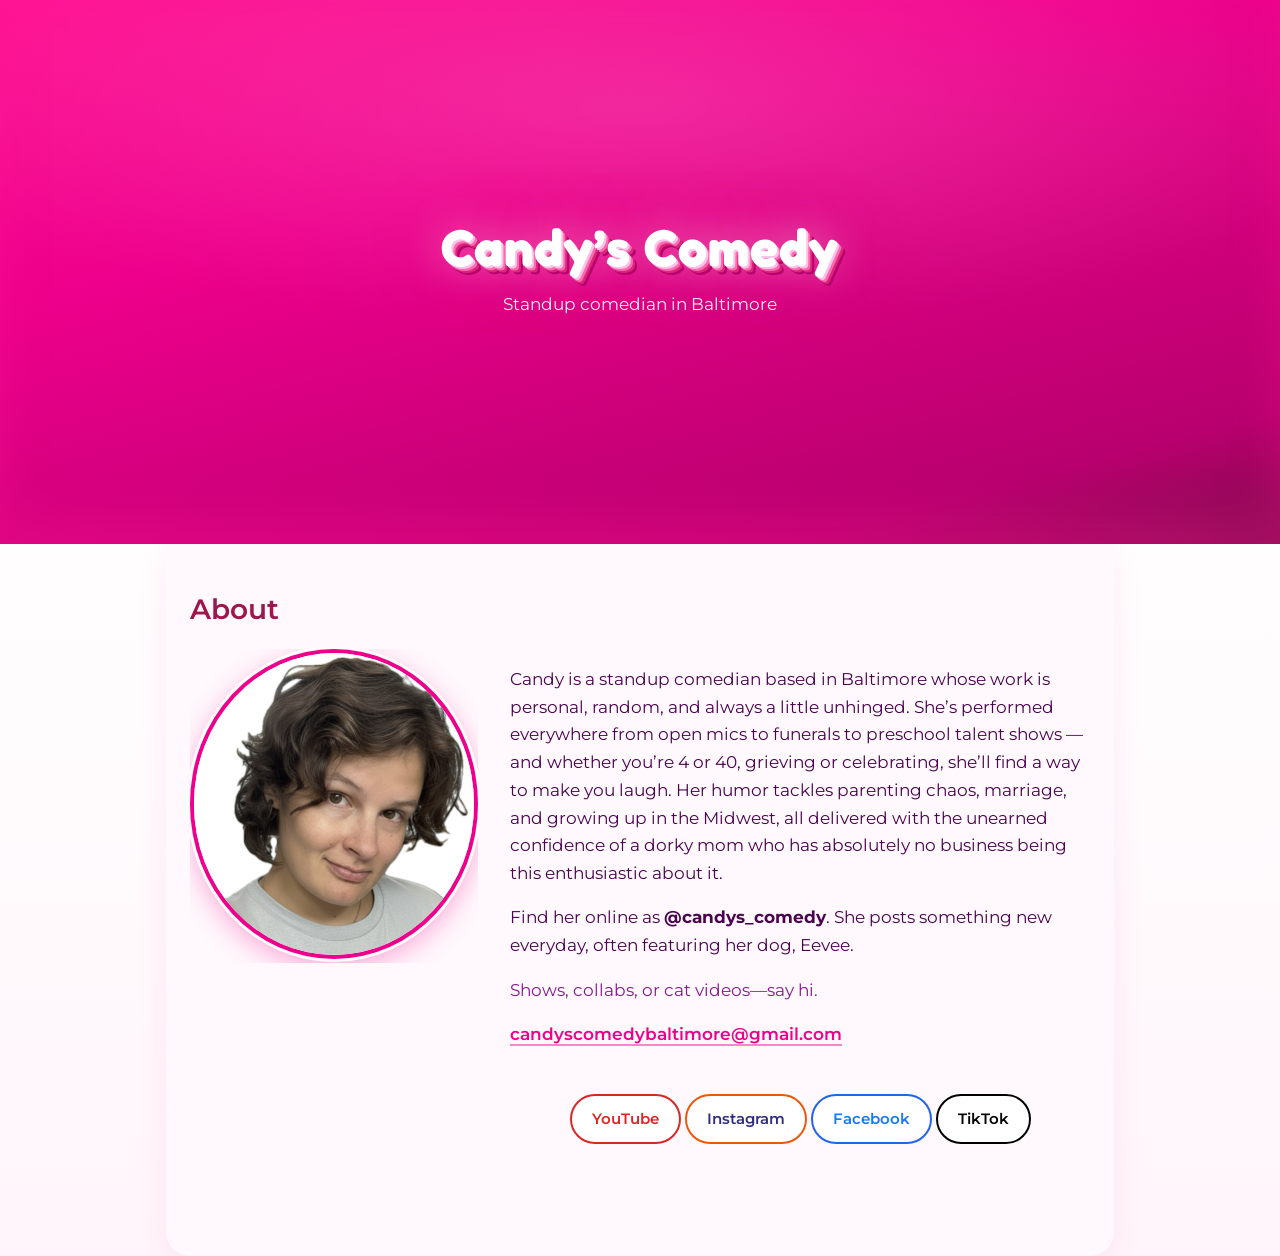
==== docs/index.html @ 250b5328 "Refresh" ====
<!DOCTYPE html>
<html xmlns="http://www.w3.org/1999/xhtml" lang="en" xml:lang="en"><head>

<meta charset="utf-8">
<meta name="generator" content="quarto-1.7.34">

<meta name="viewport" content="width=device-width, initial-scale=1.0, user-scalable=yes">


<title>Candy’s Comedy</title>
<style>
code{white-space: pre-wrap;}
span.smallcaps{font-variant: small-caps;}
div.columns{display: flex; gap: min(4vw, 1.5em);}
div.column{flex: auto; overflow-x: auto;}
div.hanging-indent{margin-left: 1.5em; text-indent: -1.5em;}
ul.task-list{list-style: none;}
ul.task-list li input[type="checkbox"] {
  width: 0.8em;
  margin: 0 0.8em 0.2em -1em; /* quarto-specific, see https://github.com/quarto-dev/quarto-cli/issues/4556 */ 
  vertical-align: middle;
}
.display.math{display: block; text-align: center; margin: 0.5rem auto;}
</style>


<script src="site_libs/clipboard/clipboard.min.js"></script>
<script src="site_libs/quarto-html/tabby.min.js"></script>
<script src="site_libs/quarto-html/popper.min.js"></script>
<script src="site_libs/quarto-html/tippy.umd.min.js"></script>
<script src="site_libs/quarto-html/anchor.min.js"></script>
<link href="site_libs/quarto-html/tippy.css" rel="stylesheet">
<link href="site_libs/quarto-html/light-border.css" rel="stylesheet">
<link href="site_libs/quarto-html/quarto-html-435ba6093e6f0817aa7405139811e7b1.min.css" rel="stylesheet" append-hash="true" data-mode="light">
<link href="site_libs/quarto-html/quarto-syntax-highlighting-c8ad9e5dbd60b7b70b38521ab19b7da4.css" rel="stylesheet" id="quarto-text-highlighting-styles">
<script async="" src="https://www.googletagmanager.com/gtag/js?id=G-1L41WTF950"></script>

<script type="text/javascript">

window.dataLayer = window.dataLayer || [];
function gtag(){dataLayer.push(arguments);}
gtag('js', new Date());
gtag('config', 'G-1L41WTF950', { 'anonymize_ip': true});
</script>
<!-- Site root favicons: browsers often request /favicon.ico before reading HTML -->
<link rel="icon" href="./favicon.ico" sizes="any">
<link rel="icon" type="image/svg+xml" href="./favicon.svg">
<link rel="preconnect" href="https://fonts.googleapis.com">
<link rel="preconnect" href="https://fonts.gstatic.com" crossorigin="">
<link href="https://fonts.googleapis.com/css2?family=Fredoka:wght@500;600;700&amp;family=Montserrat:ital,wght@0,400;0,600;1,400&amp;display=swap" rel="stylesheet">


<link rel="stylesheet" href="styles.css">
</head>

<body>


<header id="title-block-header">
<h1 class="title">Candy’s Comedy</h1>

</header>


<div class="hero-meme">
<div class="hero-inner">
<div class="hero-text">
<h1 class="title-3d">
Candy’s Comedy
</h1>
<p class="hero-tagline">
Standup comedian in Baltimore
</p>
</div>
</div>
</div>
<section id="about" class="about-light">
<h2 class="anchored">About</h2>
<div class="about-top">
<div class="about-portrait">
<div class="cell" data-layout-align="center">
<div class="cell-output-display">
<div class="quarto-figure quarto-figure-center">
<figure>
<p><img src="resources/images/profile.png" class="img-fluid quarto-figure quarto-figure-center" alt="Portrait of Candy, standup comedian, smiling at the camera." width="280"></p>
</figure>
</div>
</div>
</div>
</div>
<div class="about-bio">
<p>Candy is a standup comedian based in Baltimore whose work is personal, random, and always a little unhinged. She’s performed everywhere from open mics to funerals to preschool talent shows — and whether you’re 4 or 40, grieving or celebrating, she’ll find a way to make you laugh. Her humor tackles parenting chaos, marriage, and growing up in the Midwest, all delivered with the unearned confidence of a dorky mom who has absolutely no business being this enthusiastic about it.</p>
<p>Find her online as <strong><span class="citation" data-cites="candys_comedy">@candys_comedy</span></strong>. She posts something new everyday, often featuring her dog, Eevee.</p>
<p class="connect-lead">
Shows, collabs, or cat videos—say hi.
</p>
<p>
<a class="email-link" href="mailto:candyscomedybaltimore@gmail.com">candyscomedybaltimore@gmail.com</a>
</p>
<div class="social-row">
<p><a class="social-btn social-yt" href="https://www.youtube.com/@candys_comedy" target="_blank" rel="noopener noreferrer">YouTube</a> <a class="social-btn social-ig" href="https://www.instagram.com/candys_comedy/" target="_blank" rel="noopener noreferrer">Instagram</a> <a class="social-btn social-fb" href="https://www.facebook.com/candyscomedy" target="_blank" rel="noopener noreferrer">Facebook</a> <a class="social-btn social-tt" href="https://www.tiktok.com/@candys_comedy" target="_blank" rel="noopener noreferrer">TikTok</a></p>
</div>
</div>
</div>
</section>


<script id="quarto-html-after-body" type="application/javascript">
  window.document.addEventListener("DOMContentLoaded", function (event) {
    const tabsets =  window.document.querySelectorAll(".panel-tabset-tabby")
    tabsets.forEach(function(tabset) {
      const tabby = new Tabby('#' + tabset.id);
    });
    const icon = "";
    const anchorJS = new window.AnchorJS();
    anchorJS.options = {
      placement: 'right',
      icon: icon
    };
    anchorJS.add('.anchored');
    const isCodeAnnotation = (el) => {
      for (const clz of el.classList) {
        if (clz.startsWith('code-annotation-')) {                     
          return true;
        }
      }
      return false;
    }
    const onCopySuccess = function(e) {
      // button target
      const button = e.trigger;
      // don't keep focus
      button.blur();
      // flash "checked"
      button.classList.add('code-copy-button-checked');
      var currentTitle = button.getAttribute("title");
      button.setAttribute("title", "Copied!");
      let tooltip;
      if (window.bootstrap) {
        button.setAttribute("data-bs-toggle", "tooltip");
        button.setAttribute("data-bs-placement", "left");
        button.setAttribute("data-bs-title", "Copied!");
        tooltip = new bootstrap.Tooltip(button, 
          { trigger: "manual", 
            customClass: "code-copy-button-tooltip",
            offset: [0, -8]});
        tooltip.show();    
      }
      setTimeout(function() {
        if (tooltip) {
          tooltip.hide();
          button.removeAttribute("data-bs-title");
          button.removeAttribute("data-bs-toggle");
          button.removeAttribute("data-bs-placement");
        }
        button.setAttribute("title", currentTitle);
        button.classList.remove('code-copy-button-checked');
      }, 1000);
      // clear code selection
      e.clearSelection();
    }
    const getTextToCopy = function(trigger) {
        const codeEl = trigger.previousElementSibling.cloneNode(true);
        for (const childEl of codeEl.children) {
          if (isCodeAnnotation(childEl)) {
            childEl.remove();
          }
        }
        return codeEl.innerText;
    }
    const clipboard = new window.ClipboardJS('.code-copy-button:not([data-in-quarto-modal])', {
      text: getTextToCopy
    });
    clipboard.on('success', onCopySuccess);
    if (window.document.getElementById('quarto-embedded-source-code-modal')) {
      const clipboardModal = new window.ClipboardJS('.code-copy-button[data-in-quarto-modal]', {
        text: getTextToCopy,
        container: window.document.getElementById('quarto-embedded-source-code-modal')
      });
      clipboardModal.on('success', onCopySuccess);
    }
      var localhostRegex = new RegExp(/^(?:http|https):\/\/localhost\:?[0-9]*\//);
      var mailtoRegex = new RegExp(/^mailto:/);
        var filterRegex = new RegExp("https:\/\/candyscomedy\.com");
      var isInternal = (href) => {
          return filterRegex.test(href) || localhostRegex.test(href) || mailtoRegex.test(href);
      }
      // Inspect non-navigation links and adorn them if external
     var links = window.document.querySelectorAll('a[href]:not(.nav-link):not(.navbar-brand):not(.toc-action):not(.sidebar-link):not(.sidebar-item-toggle):not(.pagination-link):not(.no-external):not([aria-hidden]):not(.dropdown-item):not(.quarto-navigation-tool):not(.about-link)');
      for (var i=0; i<links.length; i++) {
        const link = links[i];
        if (!isInternal(link.href)) {
          // undo the damage that might have been done by quarto-nav.js in the case of
          // links that we want to consider external
          if (link.dataset.originalHref !== undefined) {
            link.href = link.dataset.originalHref;
          }
        }
      }
    function tippyHover(el, contentFn, onTriggerFn, onUntriggerFn) {
      const config = {
        allowHTML: true,
        maxWidth: 500,
        delay: 100,
        arrow: false,
        appendTo: function(el) {
            return el.parentElement;
        },
        interactive: true,
        interactiveBorder: 10,
        theme: 'light-border',
        placement: 'bottom-start',
      };
      if (contentFn) {
        config.content = contentFn;
      }
      if (onTriggerFn) {
        config.onTrigger = onTriggerFn;
      }
      if (onUntriggerFn) {
        config.onUntrigger = onUntriggerFn;
      }
      window.tippy(el, config); 
    }
    const noterefs = window.document.querySelectorAll('a[role="doc-noteref"]');
    for (var i=0; i<noterefs.length; i++) {
      const ref = noterefs[i];
      tippyHover(ref, function() {
        // use id or data attribute instead here
        let href = ref.getAttribute('data-footnote-href') || ref.getAttribute('href');
        try { href = new URL(href).hash; } catch {}
        const id = href.replace(/^#\/?/, "");
        const note = window.document.getElementById(id);
        if (note) {
          return note.innerHTML;
        } else {
          return "";
        }
      });
    }
    const xrefs = window.document.querySelectorAll('a.quarto-xref');
    const processXRef = (id, note) => {
      // Strip column container classes
      const stripColumnClz = (el) => {
        el.classList.remove("page-full", "page-columns");
        if (el.children) {
          for (const child of el.children) {
            stripColumnClz(child);
          }
        }
      }
      stripColumnClz(note)
      if (id === null || id.startsWith('sec-')) {
        // Special case sections, only their first couple elements
        const container = document.createElement("div");
        if (note.children && note.children.length > 2) {
          container.appendChild(note.children[0].cloneNode(true));
          for (let i = 1; i < note.children.length; i++) {
            const child = note.children[i];
            if (child.tagName === "P" && child.innerText === "") {
              continue;
            } else {
              container.appendChild(child.cloneNode(true));
              break;
            }
          }
          if (window.Quarto?.typesetMath) {
            window.Quarto.typesetMath(container);
          }
          return container.innerHTML
        } else {
          if (window.Quarto?.typesetMath) {
            window.Quarto.typesetMath(note);
          }
          return note.innerHTML;
        }
      } else {
        // Remove any anchor links if they are present
        const anchorLink = note.querySelector('a.anchorjs-link');
        if (anchorLink) {
          anchorLink.remove();
        }
        if (window.Quarto?.typesetMath) {
          window.Quarto.typesetMath(note);
        }
        if (note.classList.contains("callout")) {
          return note.outerHTML;
        } else {
          return note.innerHTML;
        }
      }
    }
    for (var i=0; i<xrefs.length; i++) {
      const xref = xrefs[i];
      tippyHover(xref, undefined, function(instance) {
        instance.disable();
        let url = xref.getAttribute('href');
        let hash = undefined; 
        if (url.startsWith('#')) {
          hash = url;
        } else {
          try { hash = new URL(url).hash; } catch {}
        }
        if (hash) {
          const id = hash.replace(/^#\/?/, "");
          const note = window.document.getElementById(id);
          if (note !== null) {
            try {
              const html = processXRef(id, note.cloneNode(true));
              instance.setContent(html);
            } finally {
              instance.enable();
              instance.show();
            }
          } else {
            // See if we can fetch this
            fetch(url.split('#')[0])
            .then(res => res.text())
            .then(html => {
              const parser = new DOMParser();
              const htmlDoc = parser.parseFromString(html, "text/html");
              const note = htmlDoc.getElementById(id);
              if (note !== null) {
                const html = processXRef(id, note);
                instance.setContent(html);
              } 
            }).finally(() => {
              instance.enable();
              instance.show();
            });
          }
        } else {
          // See if we can fetch a full url (with no hash to target)
          // This is a special case and we should probably do some content thinning / targeting
          fetch(url)
          .then(res => res.text())
          .then(html => {
            const parser = new DOMParser();
            const htmlDoc = parser.parseFromString(html, "text/html");
            const note = htmlDoc.querySelector('main.content');
            if (note !== null) {
              // This should only happen for chapter cross references
              // (since there is no id in the URL)
              // remove the first header
              if (note.children.length > 0 && note.children[0].tagName === "HEADER") {
                note.children[0].remove();
              }
              const html = processXRef(null, note);
              instance.setContent(html);
            } 
          }).finally(() => {
            instance.enable();
            instance.show();
          });
        }
      }, function(instance) {
      });
    }
        let selectedAnnoteEl;
        const selectorForAnnotation = ( cell, annotation) => {
          let cellAttr = 'data-code-cell="' + cell + '"';
          let lineAttr = 'data-code-annotation="' +  annotation + '"';
          const selector = 'span[' + cellAttr + '][' + lineAttr + ']';
          return selector;
        }
        const selectCodeLines = (annoteEl) => {
          const doc = window.document;
          const targetCell = annoteEl.getAttribute("data-target-cell");
          const targetAnnotation = annoteEl.getAttribute("data-target-annotation");
          const annoteSpan = window.document.querySelector(selectorForAnnotation(targetCell, targetAnnotation));
          const lines = annoteSpan.getAttribute("data-code-lines").split(",");
          const lineIds = lines.map((line) => {
            return targetCell + "-" + line;
          })
          let top = null;
          let height = null;
          let parent = null;
          if (lineIds.length > 0) {
              //compute the position of the single el (top and bottom and make a div)
              const el = window.document.getElementById(lineIds[0]);
              top = el.offsetTop;
              height = el.offsetHeight;
              parent = el.parentElement.parentElement;
            if (lineIds.length > 1) {
              const lastEl = window.document.getElementById(lineIds[lineIds.length - 1]);
              const bottom = lastEl.offsetTop + lastEl.offsetHeight;
              height = bottom - top;
            }
            if (top !== null && height !== null && parent !== null) {
              // cook up a div (if necessary) and position it 
              let div = window.document.getElementById("code-annotation-line-highlight");
              if (div === null) {
                div = window.document.createElement("div");
                div.setAttribute("id", "code-annotation-line-highlight");
                div.style.position = 'absolute';
                parent.appendChild(div);
              }
              div.style.top = top - 2 + "px";
              div.style.height = height + 4 + "px";
              div.style.left = 0;
              let gutterDiv = window.document.getElementById("code-annotation-line-highlight-gutter");
              if (gutterDiv === null) {
                gutterDiv = window.document.createElement("div");
                gutterDiv.setAttribute("id", "code-annotation-line-highlight-gutter");
                gutterDiv.style.position = 'absolute';
                const codeCell = window.document.getElementById(targetCell);
                const gutter = codeCell.querySelector('.code-annotation-gutter');
                gutter.appendChild(gutterDiv);
              }
              gutterDiv.style.top = top - 2 + "px";
              gutterDiv.style.height = height + 4 + "px";
            }
            selectedAnnoteEl = annoteEl;
          }
        };
        const unselectCodeLines = () => {
          const elementsIds = ["code-annotation-line-highlight", "code-annotation-line-highlight-gutter"];
          elementsIds.forEach((elId) => {
            const div = window.document.getElementById(elId);
            if (div) {
              div.remove();
            }
          });
          selectedAnnoteEl = undefined;
        };
          // Handle positioning of the toggle
      window.addEventListener(
        "resize",
        throttle(() => {
          elRect = undefined;
          if (selectedAnnoteEl) {
            selectCodeLines(selectedAnnoteEl);
          }
        }, 10)
      );
      function throttle(fn, ms) {
      let throttle = false;
      let timer;
        return (...args) => {
          if(!throttle) { // first call gets through
              fn.apply(this, args);
              throttle = true;
          } else { // all the others get throttled
              if(timer) clearTimeout(timer); // cancel #2
              timer = setTimeout(() => {
                fn.apply(this, args);
                timer = throttle = false;
              }, ms);
          }
        };
      }
        // Attach click handler to the DT
        const annoteDls = window.document.querySelectorAll('dt[data-target-cell]');
        for (const annoteDlNode of annoteDls) {
          annoteDlNode.addEventListener('click', (event) => {
            const clickedEl = event.target;
            if (clickedEl !== selectedAnnoteEl) {
              unselectCodeLines();
              const activeEl = window.document.querySelector('dt[data-target-cell].code-annotation-active');
              if (activeEl) {
                activeEl.classList.remove('code-annotation-active');
              }
              selectCodeLines(clickedEl);
              clickedEl.classList.add('code-annotation-active');
            } else {
              // Unselect the line
              unselectCodeLines();
              clickedEl.classList.remove('code-annotation-active');
            }
          });
        }
    const findCites = (el) => {
      const parentEl = el.parentElement;
      if (parentEl) {
        const cites = parentEl.dataset.cites;
        if (cites) {
          return {
            el,
            cites: cites.split(' ')
          };
        } else {
          return findCites(el.parentElement)
        }
      } else {
        return undefined;
      }
    };
    var bibliorefs = window.document.querySelectorAll('a[role="doc-biblioref"]');
    for (var i=0; i<bibliorefs.length; i++) {
      const ref = bibliorefs[i];
      const citeInfo = findCites(ref);
      if (citeInfo) {
        tippyHover(citeInfo.el, function() {
          var popup = window.document.createElement('div');
          citeInfo.cites.forEach(function(cite) {
            var citeDiv = window.document.createElement('div');
            citeDiv.classList.add('hanging-indent');
            citeDiv.classList.add('csl-entry');
            var biblioDiv = window.document.getElementById('ref-' + cite);
            if (biblioDiv) {
              citeDiv.innerHTML = biblioDiv.innerHTML;
            }
            popup.appendChild(citeDiv);
          });
          return popup.innerHTML;
        });
      }
    }
  });
  </script>




</body></html>
---- docs/site_libs/quarto-html/tippy.css ----
.tippy-box[data-animation=fade][data-state=hidden]{opacity:0}[data-tippy-root]{max-width:calc(100vw - 10px)}.tippy-box{position:relative;background-color:#333;color:#fff;border-radius:4px;font-size:14px;line-height:1.4;white-space:normal;outline:0;transition-property:transform,visibility,opacity}.tippy-box[data-placement^=top]>.tippy-arrow{bottom:0}.tippy-box[data-placement^=top]>.tippy-arrow:before{bottom:-7px;left:0;border-width:8px 8px 0;border-top-color:initial;transform-origin:center top}.tippy-box[data-placement^=bottom]>.tippy-arrow{top:0}.tippy-box[data-placement^=bottom]>.tippy-arrow:before{top:-7px;left:0;border-width:0 8px 8px;border-bottom-color:initial;transform-origin:center bottom}.tippy-box[data-placement^=left]>.tippy-arrow{right:0}.tippy-box[data-placement^=left]>.tippy-arrow:before{border-width:8px 0 8px 8px;border-left-color:initial;right:-7px;transform-origin:center left}.tippy-box[data-placement^=right]>.tippy-arrow{left:0}.tippy-box[data-placement^=right]>.tippy-arrow:before{left:-7px;border-width:8px 8px 8px 0;border-right-color:initial;transform-origin:center right}.tippy-box[data-inertia][data-state=visible]{transition-timing-function:cubic-bezier(.54,1.5,.38,1.11)}.tippy-arrow{width:16px;height:16px;color:#333}.tippy-arrow:before{content:"";position:absolute;border-color:transparent;border-style:solid}.tippy-content{position:relative;padding:5px 9px;z-index:1}
---- docs/site_libs/quarto-html/light-border.css ----
.tippy-box[data-theme~=light-border]{background-color:#fff;background-clip:padding-box;border:1px solid rgba(0,8,16,.15);color:#333;box-shadow:0 4px 14px -2px rgba(0,8,16,.08)}.tippy-box[data-theme~=light-border]>.tippy-backdrop{background-color:#fff}.tippy-box[data-theme~=light-border]>.tippy-arrow:after,.tippy-box[data-theme~=light-border]>.tippy-svg-arrow:after{content:"";position:absolute;z-index:-1}.tippy-box[data-theme~=light-border]>.tippy-arrow:after{border-color:transparent;border-style:solid}.tippy-box[data-theme~=light-border][data-placement^=top]>.tippy-arrow:before{border-top-color:#fff}.tippy-box[data-theme~=light-border][data-placement^=top]>.tippy-arrow:after{border-top-color:rgba(0,8,16,.2);border-width:7px 7px 0;top:17px;left:1px}.tippy-box[data-theme~=light-border][data-placement^=top]>.tippy-svg-arrow>svg{top:16px}.tippy-box[data-theme~=light-border][data-placement^=top]>.tippy-svg-arrow:after{top:17px}.tippy-box[data-theme~=light-border][data-placement^=bottom]>.tippy-arrow:before{border-bottom-color:#fff;bottom:16px}.tippy-box[data-theme~=light-border][data-placement^=bottom]>.tippy-arrow:after{border-bottom-color:rgba(0,8,16,.2);border-width:0 7px 7px;bottom:17px;left:1px}.tippy-box[data-theme~=light-border][data-placement^=bottom]>.tippy-svg-arrow>svg{bottom:16px}.tippy-box[data-theme~=light-border][data-placement^=bottom]>.tippy-svg-arrow:after{bottom:17px}.tippy-box[data-theme~=light-border][data-placement^=left]>.tippy-arrow:before{border-left-color:#fff}.tippy-box[data-theme~=light-border][data-placement^=left]>.tippy-arrow:after{border-left-color:rgba(0,8,16,.2);border-width:7px 0 7px 7px;left:17px;top:1px}.tippy-box[data-theme~=light-border][data-placement^=left]>.tippy-svg-arrow>svg{left:11px}.tippy-box[data-theme~=light-border][data-placement^=left]>.tippy-svg-arrow:after{left:12px}.tippy-box[data-theme~=light-border][data-placement^=right]>.tippy-arrow:before{border-right-color:#fff;right:16px}.tippy-box[data-theme~=light-border][data-placement^=right]>.tippy-arrow:after{border-width:7px 7px 7px 0;right:17px;top:1px;border-right-color:rgba(0,8,16,.2)}.tippy-box[data-theme~=light-border][data-placement^=right]>.tippy-svg-arrow>svg{right:11px}.tippy-box[data-theme~=light-border][data-placement^=right]>.tippy-svg-arrow:after{right:12px}.tippy-box[data-theme~=light-border]>.tippy-svg-arrow{fill:#fff}.tippy-box[data-theme~=light-border]>.tippy-svg-arrow:after{background-image:url([data-uri]);background-size:16px 6px;width:16px;height:6px}
---- docs/site_libs/quarto-html/quarto-html-435ba6093e6f0817aa7405139811e7b1.min.css ----
.top-right{position:absolute;top:1em;right:1em}.visually-hidden{border:0;clip:rect(0 0 0 0);height:auto;margin:0;overflow:hidden;padding:0;position:absolute;width:1px;white-space:nowrap}.hidden{display:none !important}.zindex-bottom{z-index:-1 !important}figure.figure{display:block}.quarto-layout-panel{margin-bottom:1em}.quarto-layout-panel>figure{width:100%}.quarto-layout-panel>figure>figcaption,.quarto-layout-panel>.panel-caption{margin-top:10pt}.quarto-layout-panel>.table-caption{margin-top:0px}.table-caption p{margin-bottom:.5em}.quarto-layout-row{display:flex;flex-direction:row;align-items:flex-start}.quarto-layout-valign-top{align-items:flex-start}.quarto-layout-valign-bottom{align-items:flex-end}.quarto-layout-valign-center{align-items:center}.quarto-layout-cell{position:relative;margin-right:20px}.quarto-layout-cell:last-child{margin-right:0}.quarto-layout-cell figure,.quarto-layout-cell>p{margin:.2em}.quarto-layout-cell img{max-width:100%}.quarto-layout-cell .html-widget{width:100% !important}.quarto-layout-cell div figure p{margin:0}.quarto-layout-cell figure{display:block;margin-inline-start:0;margin-inline-end:0}.quarto-layout-cell table{display:inline-table}.quarto-layout-cell-subref figcaption,figure .quarto-layout-row figure figcaption{text-align:center;font-style:italic}.quarto-figure{position:relative;margin-bottom:1em}.quarto-figure>figure{width:100%;margin-bottom:0}.quarto-figure-left>figure>p,.quarto-figure-left>figure>div{text-align:left}.quarto-figure-center>figure>p,.quarto-figure-center>figure>div{text-align:center}.quarto-figure-right>figure>p,.quarto-figure-right>figure>div{text-align:right}.quarto-figure>figure>div.cell-annotation,.quarto-figure>figure>div code{text-align:left}figure>p:empty{display:none}figure>p:first-child{margin-top:0;margin-bottom:0}figure>figcaption.quarto-float-caption-bottom{margin-bottom:.5em}figure>figcaption.quarto-float-caption-top{margin-top:.5em}div[id^=tbl-]{position:relative}.quarto-figure>.anchorjs-link{position:absolute;top:.6em;right:.5em}div[id^=tbl-]>.anchorjs-link{position:absolute;top:.7em;right:.3em}.quarto-figure:hover>.anchorjs-link,div[id^=tbl-]:hover>.anchorjs-link,h2:hover>.anchorjs-link,h3:hover>.anchorjs-link,h4:hover>.anchorjs-link,h5:hover>.anchorjs-link,h6:hover>.anchorjs-link,.reveal-anchorjs-link>.anchorjs-link{opacity:1}#title-block-header{margin-block-end:1rem;position:relative;margin-top:-1px}#title-block-header .abstract{margin-block-start:1rem}#title-block-header .abstract .abstract-title{font-weight:600}#title-block-header a{text-decoration:none}#title-block-header .author,#title-block-header .date,#title-block-header .doi{margin-block-end:.2rem}#title-block-header .quarto-title-block>div{display:flex}#title-block-header .quarto-title-block>div>h1{flex-grow:1}#title-block-header .quarto-title-block>div>button{flex-shrink:0;height:2.25rem;margin-top:0}tr.header>th>p:last-of-type{margin-bottom:0px}table,table.table{margin-top:.5rem;margin-bottom:.5rem}caption,.table-caption{padding-top:.5rem;padding-bottom:.5rem;text-align:center}figure.quarto-float-tbl figcaption.quarto-float-caption-top{margin-top:.5rem;margin-bottom:.25rem;text-align:center}figure.quarto-float-tbl figcaption.quarto-float-caption-bottom{padding-top:.25rem;margin-bottom:.5rem;text-align:center}.utterances{max-width:none;margin-left:-8px}iframe{margin-bottom:1em}details{margin-bottom:1em}details[show]{margin-bottom:0}details>summary{color:rgb(110.5,110.5,110.5)}details>summary>p:only-child{display:inline}pre.sourceCode,code.sourceCode{position:relative}dd code:not(.sourceCode),p code:not(.sourceCode){white-space:pre-wrap}code{white-space:pre}@media print{code{white-space:pre-wrap}}pre>code{display:block}pre>code.sourceCode{white-space:pre}pre>code.sourceCode>span>a:first-child::before{text-decoration:none}pre.code-overflow-wrap>code.sourceCode{white-space:pre-wrap}pre.code-overflow-scroll>code.sourceCode{white-space:pre}code a:any-link{color:inherit;text-decoration:none}code a:hover{color:inherit;text-decoration:underline}ul.task-list{padding-left:1em}[data-tippy-root]{display:inline-block}.tippy-content .footnote-back{display:none}.footnote-back{margin-left:.2em}.tippy-content{overflow-x:auto}.quarto-embedded-source-code{display:none}.quarto-unresolved-ref{font-weight:600}.quarto-cover-image{max-width:35%;float:right;margin-left:30px}.cell-output-display .widget-subarea{margin-bottom:1em}.cell-output-display:not(.no-overflow-x),.knitsql-table:not(.no-overflow-x){overflow-x:auto}.panel-input{margin-bottom:1em}.panel-input>div,.panel-input>div>div{display:inline-block;vertical-align:top;padding-right:12px}.panel-input>p:last-child{margin-bottom:0}.layout-sidebar{margin-bottom:1em}.layout-sidebar .tab-content{border:none}.tab-content>.page-columns.active{display:grid}div.sourceCode>iframe{width:100%;height:300px;margin-bottom:-0.5em}a{text-underline-offset:3px}.callout pre.sourceCode{padding-left:0}div.ansi-escaped-output{font-family:monospace;display:block}/*!
*
* ansi colors from IPython notebook's
*
* we also add `bright-[color]-` synonyms for the `-[color]-intense` classes since
* that seems to be what ansi_up emits
*
*/.ansi-black-fg{color:#3e424d}.ansi-black-bg{background-color:#3e424d}.ansi-black-intense-black,.ansi-bright-black-fg{color:#282c36}.ansi-black-intense-black,.ansi-bright-black-bg{background-color:#282c36}.ansi-red-fg{color:#e75c58}.ansi-red-bg{background-color:#e75c58}.ansi-red-intense-red,.ansi-bright-red-fg{color:#b22b31}.ansi-red-intense-red,.ansi-bright-red-bg{background-color:#b22b31}.ansi-green-fg{color:#00a250}.ansi-green-bg{background-color:#00a250}.ansi-green-intense-green,.ansi-bright-green-fg{color:#007427}.ansi-green-intense-green,.ansi-bright-green-bg{background-color:#007427}.ansi-yellow-fg{color:#ddb62b}.ansi-yellow-bg{background-color:#ddb62b}.ansi-yellow-intense-yellow,.ansi-bright-yellow-fg{color:#b27d12}.ansi-yellow-intense-yellow,.ansi-bright-yellow-bg{background-color:#b27d12}.ansi-blue-fg{color:#208ffb}.ansi-blue-bg{background-color:#208ffb}.ansi-blue-intense-blue,.ansi-bright-blue-fg{color:#0065ca}.ansi-blue-intense-blue,.ansi-bright-blue-bg{background-color:#0065ca}.ansi-magenta-fg{color:#d160c4}.ansi-magenta-bg{background-color:#d160c4}.ansi-magenta-intense-magenta,.ansi-bright-magenta-fg{color:#a03196}.ansi-magenta-intense-magenta,.ansi-bright-magenta-bg{background-color:#a03196}.ansi-cyan-fg{color:#60c6c8}.ansi-cyan-bg{background-color:#60c6c8}.ansi-cyan-intense-cyan,.ansi-bright-cyan-fg{color:#258f8f}.ansi-cyan-intense-cyan,.ansi-bright-cyan-bg{background-color:#258f8f}.ansi-white-fg{color:#c5c1b4}.ansi-white-bg{background-color:#c5c1b4}.ansi-white-intense-white,.ansi-bright-white-fg{color:#a1a6b2}.ansi-white-intense-white,.ansi-bright-white-bg{background-color:#a1a6b2}.ansi-default-inverse-fg{color:#fff}.ansi-default-inverse-bg{background-color:#000}.ansi-bold{font-weight:bold}.ansi-underline{text-decoration:underline}:root{--quarto-body-bg: #fff;--quarto-body-color: #222;--quarto-text-muted: rgb(110.5, 110.5, 110.5);--quarto-border-color: rgb(110.5, 110.5, 110.5);--quarto-border-width: 1px;--quarto-border-radius: 4px}table.gt_table{color:var(--quarto-body-color);font-size:1em;width:100%;background-color:rgba(0,0,0,0);border-top-width:inherit;border-bottom-width:inherit;border-color:var(--quarto-border-color)}table.gt_table th.gt_column_spanner_outer{color:var(--quarto-body-color);background-color:rgba(0,0,0,0);border-top-width:inherit;border-bottom-width:inherit;border-color:var(--quarto-border-color)}table.gt_table th.gt_col_heading{color:var(--quarto-body-color);font-weight:bold;background-color:rgba(0,0,0,0)}table.gt_table thead.gt_col_headings{border-bottom:1px solid currentColor;border-top-width:inherit;border-top-color:var(--quarto-border-color)}table.gt_table thead.gt_col_headings:not(:first-child){border-top-width:1px;border-top-color:var(--quarto-border-color)}table.gt_table td.gt_row{border-bottom-width:1px;border-bottom-color:var(--quarto-border-color);border-top-width:0px}table.gt_table tbody.gt_table_body{border-top-width:1px;border-bottom-width:1px;border-bottom-color:var(--quarto-border-color);border-top-color:currentColor}div.columns{display:initial;gap:initial}div.column{display:inline-block;overflow-x:initial;vertical-align:top;width:50%}.code-annotation-tip-content{word-wrap:break-word}.code-annotation-container-hidden{display:none !important}dl.code-annotation-container-grid{display:grid;grid-template-columns:min-content auto}dl.code-annotation-container-grid dt{grid-column:1}dl.code-annotation-container-grid dd{grid-column:2}pre.sourceCode.code-annotation-code{padding-right:0}code.sourceCode .code-annotation-anchor{z-index:100;position:relative;float:right;background-color:rgba(0,0,0,0)}input[type=checkbox]{margin-right:.5ch}:root{--mermaid-bg-color: #fff;--mermaid-edge-color: #999;--mermaid-node-fg-color: #222;--mermaid-fg-color: #222;--mermaid-fg-color--lighter: rgb(59.5, 59.5, 59.5);--mermaid-fg-color--lightest: #555555;--mermaid-font-family: sans-serif;--mermaid-label-bg-color: #fff;--mermaid-label-fg-color: #468;--mermaid-node-bg-color: rgba(68, 102, 136, 0.1);--mermaid-node-fg-color: #222}@media print{:root{font-size:11pt}#quarto-sidebar,#TOC,.nav-page{display:none}.page-columns .content{grid-column-start:page-start}.fixed-top{position:relative}.panel-caption,.figure-caption,figcaption{color:#666}}.code-copy-button{position:absolute;top:0;right:0;border:0;margin-top:5px;margin-right:5px;background-color:rgba(0,0,0,0);z-index:3}.code-copy-button-tooltip{font-size:.75em}pre.sourceCode:hover>.code-copy-button>.bi::before{display:inline-block;height:1rem;width:1rem;content:"";vertical-align:-0.125em;background-image:url('data:image/svg+xml,<svg xmlns="http://www.w3.org/2000/svg" width="16" height="16" fill="rgb(111, 111, 111)" viewBox="0 0 16 16"><path d="M4 1.5H3a2 2 0 0 0-2 2V14a2 2 0 0 0 2 2h10a2 2 0 0 0 2-2V3.5a2 2 0 0 0-2-2h-1v1h1a1 1 0 0 1 1 1V14a1 1 0 0 1-1 1H3a1 1 0 0 1-1-1V3.5a1 1 0 0 1 1-1h1v-1z"/><path d="M9.5 1a.5.5 0 0 1 .5.5v1a.5.5 0 0 1-.5.5h-3a.5.5 0 0 1-.5-.5v-1a.5.5 0 0 1 .5-.5h3zm-3-1A1.5 1.5 0 0 0 5 1.5v1A1.5 1.5 0 0 0 6.5 4h3A1.5 1.5 0 0 0 11 2.5v-1A1.5 1.5 0 0 0 9.5 0h-3z"/></svg>');background-repeat:no-repeat;background-size:1rem 1rem}pre.sourceCode:hover>.code-copy-button-checked>.bi::before{background-image:url('data:image/svg+xml,<svg xmlns="http://www.w3.org/2000/svg" width="16" height="16" fill="rgb(111, 111, 111)" viewBox="0 0 16 16"><path d="M13.854 3.646a.5.5 0 0 1 0 .708l-7 7a.5.5 0 0 1-.708 0l-3.5-3.5a.5.5 0 1 1 .708-.708L6.5 10.293l6.646-6.647a.5.5 0 0 1 .708 0z"/></svg>')}pre.sourceCode:hover>.code-copy-button:hover>.bi::before{background-image:url('data:image/svg+xml,<svg xmlns="http://www.w3.org/2000/svg" width="16" height="16" fill="rgb(13, 110, 253)" viewBox="0 0 16 16"><path d="M4 1.5H3a2 2 0 0 0-2 2V14a2 2 0 0 0 2 2h10a2 2 0 0 0 2-2V3.5a2 2 0 0 0-2-2h-1v1h1a1 1 0 0 1 1 1V14a1 1 0 0 1-1 1H3a1 1 0 0 1-1-1V3.5a1 1 0 0 1 1-1h1v-1z"/><path d="M9.5 1a.5.5 0 0 1 .5.5v1a.5.5 0 0 1-.5.5h-3a.5.5 0 0 1-.5-.5v-1a.5.5 0 0 1 .5-.5h3zm-3-1A1.5 1.5 0 0 0 5 1.5v1A1.5 1.5 0 0 0 6.5 4h3A1.5 1.5 0 0 0 11 2.5v-1A1.5 1.5 0 0 0 9.5 0h-3z"/></svg>')}pre.sourceCode:hover>.code-copy-button-checked:hover>.bi::before{background-image:url('data:image/svg+xml,<svg xmlns="http://www.w3.org/2000/svg" width="16" height="16" fill="rgb(13, 110, 253)"  viewBox="0 0 16 16"><path d="M13.854 3.646a.5.5 0 0 1 0 .708l-7 7a.5.5 0 0 1-.708 0l-3.5-3.5a.5.5 0 1 1 .708-.708L6.5 10.293l6.646-6.647a.5.5 0 0 1 .708 0z"/></svg>')}.panel-tabset [role=tablist]{border-bottom:1px solid #dee2e6;list-style:none;margin:0;padding:0;width:100%}.panel-tabset [role=tablist] *{-webkit-box-sizing:border-box;box-sizing:border-box}@media(min-width: 30em){.panel-tabset [role=tablist] li{display:inline-block}}.panel-tabset [role=tab]{border:1px solid rgba(0,0,0,0);border-top-color:#dee2e6;display:block;padding:.5em 1em;text-decoration:none}@media(min-width: 30em){.panel-tabset [role=tab]{border-top-color:rgba(0,0,0,0);display:inline-block;margin-bottom:-1px}}.panel-tabset [role=tab][aria-selected=true]{background-color:#dee2e6}@media(min-width: 30em){.panel-tabset [role=tab][aria-selected=true]{background-color:rgba(0,0,0,0);border:1px solid #dee2e6;border-bottom-color:#fff}}@media(min-width: 30em){.panel-tabset [role=tab]:hover:not([aria-selected=true]){border:1px solid #dee2e6}}.img-fluid{max-width:100%;height:auto}:root{--quarto-scss-export-body-bg: #fff;--quarto-scss-export-body-color: #222;--quarto-scss-export-text-muted: rgb(110.5, 110.5, 110.5);--quarto-scss-export-border-color: rgb(110.5, 110.5, 110.5);--quarto-scss-export-table-border-color: rgb(110.5, 110.5, 110.5);--quarto-scss-export-btn-code-copy-color: rgb(110.5, 110.5, 110.5);--quarto-scss-export-btn-code-copy-color-active: #0d6efd;--quarto-scss-export-primary: #468;--quarto-scss-export-secondary: #999;--quarto-scss-export-mermaid-bg-color: #fff;--quarto-scss-export-mermaid-edge-color: #999;--quarto-scss-export-mermaid-node-fg-color: #222;--quarto-scss-export-mermaid-fg-color: #222;--quarto-scss-export-mermaid-fg-color--lighter: rgb(59.5, 59.5, 59.5);--quarto-scss-export-mermaid-fg-color--lightest: #555555;--quarto-scss-export-mermaid-label-bg-color: #fff;--quarto-scss-export-mermaid-label-fg-color: #468;--quarto-scss-export-mermaid-node-bg-color: rgba(68, 102, 136, 0.1);--quarto-scss-export-tabset-border-color: rgb(222, 226, 230)}
---- docs/site_libs/quarto-html/quarto-syntax-highlighting-c8ad9e5dbd60b7b70b38521ab19b7da4.css ----
/* quarto syntax highlight colors */
:root {
  --quarto-hl-ot-color: #003B4F;
  --quarto-hl-at-color: #657422;
  --quarto-hl-ss-color: #20794D;
  --quarto-hl-an-color: #5E5E5E;
  --quarto-hl-fu-color: #4758AB;
  --quarto-hl-st-color: #20794D;
  --quarto-hl-cf-color: #003B4F;
  --quarto-hl-op-color: #5E5E5E;
  --quarto-hl-er-color: #AD0000;
  --quarto-hl-bn-color: #AD0000;
  --quarto-hl-al-color: #AD0000;
  --quarto-hl-va-color: #111111;
  --quarto-hl-bu-color: inherit;
  --quarto-hl-ex-color: inherit;
  --quarto-hl-pp-color: #AD0000;
  --quarto-hl-in-color: #5E5E5E;
  --quarto-hl-vs-color: #20794D;
  --quarto-hl-wa-color: #5E5E5E;
  --quarto-hl-do-color: #5E5E5E;
  --quarto-hl-im-color: #00769E;
  --quarto-hl-ch-color: #20794D;
  --quarto-hl-dt-color: #AD0000;
  --quarto-hl-fl-color: #AD0000;
  --quarto-hl-co-color: #5E5E5E;
  --quarto-hl-cv-color: #5E5E5E;
  --quarto-hl-cn-color: #8f5902;
  --quarto-hl-sc-color: #5E5E5E;
  --quarto-hl-dv-color: #AD0000;
  --quarto-hl-kw-color: #003B4F;
}

/* other quarto variables */
:root {
  --quarto-font-monospace: SFMono-Regular, Menlo, Monaco, Consolas, "Liberation Mono", "Courier New", monospace;
}

/* syntax highlight based on Pandoc's rules */
pre > code.sourceCode > span {
  color: #003B4F;
}

code.sourceCode > span {
  color: #003B4F;
}

div.sourceCode,
div.sourceCode pre.sourceCode {
  color: #003B4F;
}

/* Normal */
code span {
  color: #003B4F;
}

/* Alert */
code span.al {
  color: #AD0000;
  font-style: inherit;
}

/* Annotation */
code span.an {
  color: #5E5E5E;
  font-style: inherit;
}

/* Attribute */
code span.at {
  color: #657422;
  font-style: inherit;
}

/* BaseN */
code span.bn {
  color: #AD0000;
  font-style: inherit;
}

/* BuiltIn */
code span.bu {
  font-style: inherit;
}

/* ControlFlow */
code span.cf {
  color: #003B4F;
  font-weight: bold;
  font-style: inherit;
}

/* Char */
code span.ch {
  color: #20794D;
  font-style: inherit;
}

/* Constant */
code span.cn {
  color: #8f5902;
  font-style: inherit;
}

/* Comment */
code span.co {
  color: #5E5E5E;
  font-style: inherit;
}

/* CommentVar */
code span.cv {
  color: #5E5E5E;
  font-style: italic;
}

/* Documentation */
code span.do {
  color: #5E5E5E;
  font-style: italic;
}

/* DataType */
code span.dt {
  color: #AD0000;
  font-style: inherit;
}

/* DecVal */
code span.dv {
  color: #AD0000;
  font-style: inherit;
}

/* Error */
code span.er {
  color: #AD0000;
  font-style: inherit;
}

/* Extension */
code span.ex {
  font-style: inherit;
}

/* Float */
code span.fl {
  color: #AD0000;
  font-style: inherit;
}

/* Function */
code span.fu {
  color: #4758AB;
  font-style: inherit;
}

/* Import */
code span.im {
  color: #00769E;
  font-style: inherit;
}

/* Information */
code span.in {
  color: #5E5E5E;
  font-style: inherit;
}

/* Keyword */
code span.kw {
  color: #003B4F;
  font-weight: bold;
  font-style: inherit;
}

/* Operator */
code span.op {
  color: #5E5E5E;
  font-style: inherit;
}

/* Other */
code span.ot {
  color: #003B4F;
  font-style: inherit;
}

/* Preprocessor */
code span.pp {
  color: #AD0000;
  font-style: inherit;
}

/* SpecialChar */
code span.sc {
  color: #5E5E5E;
  font-style: inherit;
}

/* SpecialString */
code span.ss {
  color: #20794D;
  font-style: inherit;
}

/* String */
code span.st {
  color: #20794D;
  font-style: inherit;
}

/* Variable */
code span.va {
  color: #111111;
  font-style: inherit;
}

/* VerbatimString */
code span.vs {
  color: #20794D;
  font-style: inherit;
}

/* Warning */
code span.wa {
  color: #5E5E5E;
  font-style: italic;
}

.prevent-inlining {
  content: "</";
}

/*# sourceMappingURL=405ffa06017179012420079c49e771b5.css.map */
---- docs/styles.css ----
/* Candy's Comedy — dark meme hero + light About + connect strip */

:root {
  --hot-pink: #ee008c;
  --magenta-deep: #b8006e;
  --magenta-bright: #ff00ff;
  --neon-pink: #ff2fd0;
  --neon-pink-soft: #ff7adb;
  --pink-page: #fff5fa;
  --pink-card: #ffeff6;
  --about-bg: #fff8fc;
  --grey-divider: #f9b4d9;
  --gold: #d4af37;
  --text-dark: #4a044e;
  --heading-pink: #9d174d;
  --connect-bg: #fce8f3;
  --accent-blue: #2563eb;
  --accent-orange: #ea580c;
  --accent-navy: #312e81;
  --accent-red: #dc2626;
}

body {
  margin: 0;
  font-family: "Montserrat", system-ui, sans-serif;
  color: var(--text-dark);
  background: linear-gradient(180deg, var(--pink-page) 0%, #ffffff 35%, var(--pink-page) 100%);
}

/* Quarto website can still emit a title block; hero already has the H1 */
#title-block-header {
  display: none !important;
}

main {
  margin-top: 0 !important;
  padding-top: 0 !important;
}

#quarto-document-content {
  padding-top: 0;
}

.hero-meme {
  background:
    radial-gradient(ellipse 120% 80% at 50% 20%, rgba(255, 255, 255, 0.15) 0%, transparent 50%),
    linear-gradient(165deg, #ff1493 0%, var(--hot-pink) 35%, var(--magenta-deep) 85%, #7a0d4a 100%);
  color: #fff;
  padding: 3rem 1.5rem 4rem;
  min-height: 48vh;
  display: flex;
  align-items: center;
  justify-content: center;
  box-shadow: inset 0 -24px 48px rgba(255, 20, 147, 0.35);
}

.hero-inner {
  max-width: 960px;
  width: 100%;
  display: flex;
  flex-wrap: wrap;
  align-items: center;
  justify-content: center;
  gap: 2rem;
}

.hero-text {
  flex: 1 1 280px;
  text-align: center;
}

.title-3d {
  font-family: "Fredoka", "Montserrat", sans-serif;
  font-weight: 700;
  font-size: clamp(2rem, 6vw, 3.25rem);
  margin: 0 0 1rem;
  color: #fff;
  text-shadow:
    2px 2px 0 #ffc2e8,
    4px 4px 0 #ff69b4,
    6px 6px 0 #db2777,
    8px 8px 0 var(--magenta-deep),
    0 0 40px rgba(255, 255, 255, 0.5),
    0 0 64px rgba(255, 20, 147, 0.6);
  letter-spacing: 0.02em;
}

.hero-tagline {
  margin: 0;
  font-size: 1.05rem;
  opacity: 0.92;
}

.hero-tagline a {
  color: #fff;
  font-weight: 600;
  text-decoration: none;
  border-bottom: 2px solid rgba(255, 255, 255, 0.65);
  text-shadow: 0 0 12px rgba(255, 105, 180, 0.9);
}

.hero-tagline a:hover {
  color: #ffe0f0;
  border-bottom-color: #ffe0f0;
}

.about-light {
  background: var(--about-bg);
  padding: 3rem 1.5rem 4rem;
  max-width: 900px;
  margin: 0 auto;
  border-radius: 0 0 1.5rem 1.5rem;
  box-shadow: 0 8px 32px rgba(238, 0, 140, 0.08);
}

.about-light h2 {
  font-family: "Montserrat", sans-serif;
  font-weight: 600;
  color: var(--heading-pink);
  margin-top: 0;
  font-size: 1.75rem;
}

.about-top {
  display: flex;
  flex-wrap: wrap;
  gap: 2rem;
  align-items: flex-start;
  margin-bottom: 2rem;
}

.about-portrait {
  flex: 0 0 auto;
}

.about-portrait .quarto-figure,
.about-portrait figure {
  margin: 0;
}

.about-portrait img {
  border-radius: 50%;
  border: 4px solid var(--hot-pink);
  box-shadow:
    0 0 0 3px rgba(255, 255, 255, 0.95),
    0 8px 28px rgba(238, 0, 140, 0.35);
  max-width: 280px;
  width: 100%;
  height: auto;
}

.about-bio {
  flex: 1 1 280px;
  line-height: 1.65;
  font-size: 1.05rem;
}

.about-stage .quarto-figure,
.about-stage figure {
  margin: 0;
}

.about-stage img {
  border-radius: 1rem;
  width: 100%;
  height: auto;
  box-shadow: 0 12px 40px rgba(238, 0, 140, 0.18);
  outline: 3px solid rgba(255, 182, 213, 0.9);
  outline-offset: 2px;
}

.connect-strip {
  background: linear-gradient(180deg, #fbcfe8 0%, var(--connect-bg) 45%, #f9d0e8 100%);
  border-top: 2px solid var(--hot-pink);
  padding: 3rem 1.5rem 4rem;
  text-align: center;
}

.connect-strip h2 {
  margin-top: 0;
  font-size: 1.75rem;
  color: var(--heading-pink);
}

.connect-lead {
  margin-bottom: 0.75rem;
  color: #86198f;
}

.email-link {
  color: var(--hot-pink);
  font-weight: 600;
  text-decoration: none;
  font-size: 1.05rem;
  border-bottom: 2px solid rgba(238, 0, 140, 0.45);
}

.email-link:hover {
  color: var(--magenta-deep);
  border-bottom-color: var(--magenta-deep);
}

.social-row {
  display: flex;
  flex-wrap: wrap;
  gap: 0.75rem;
  justify-content: center;
  margin-top: 1.75rem;
}

.social-btn {
  display: inline-block;
  padding: 0.65rem 1.25rem;
  border-radius: 999px;
  font-weight: 600;
  text-decoration: none;
  font-size: 0.95rem;
  transition: transform 0.15s ease, box-shadow 0.15s ease;
  border: 2px solid transparent;
}

.social-yt {
  background: #fff;
  color: var(--accent-red);
  border-color: var(--accent-red);
}

.social-ig {
  background: #fff;
  color: var(--accent-navy);
  border-color: var(--accent-orange);
}

.social-fb {
  background: #fff;
  color: #1877f2;
  border-color: var(--accent-blue);
}

.social-tt {
  background: #fff;
  color: #000;
  border-color: #000;
}

.social-btn:hover {
  transform: translateY(-2px);
  box-shadow: 0 6px 20px rgba(238, 0, 140, 0.35);
  border-color: var(--hot-pink) !important;
  color: var(--hot-pink);
}

@media (max-width: 600px) {
  .about-top {
    flex-direction: column;
    align-items: center;
  }

  .about-bio {
    text-align: center;
  }
}
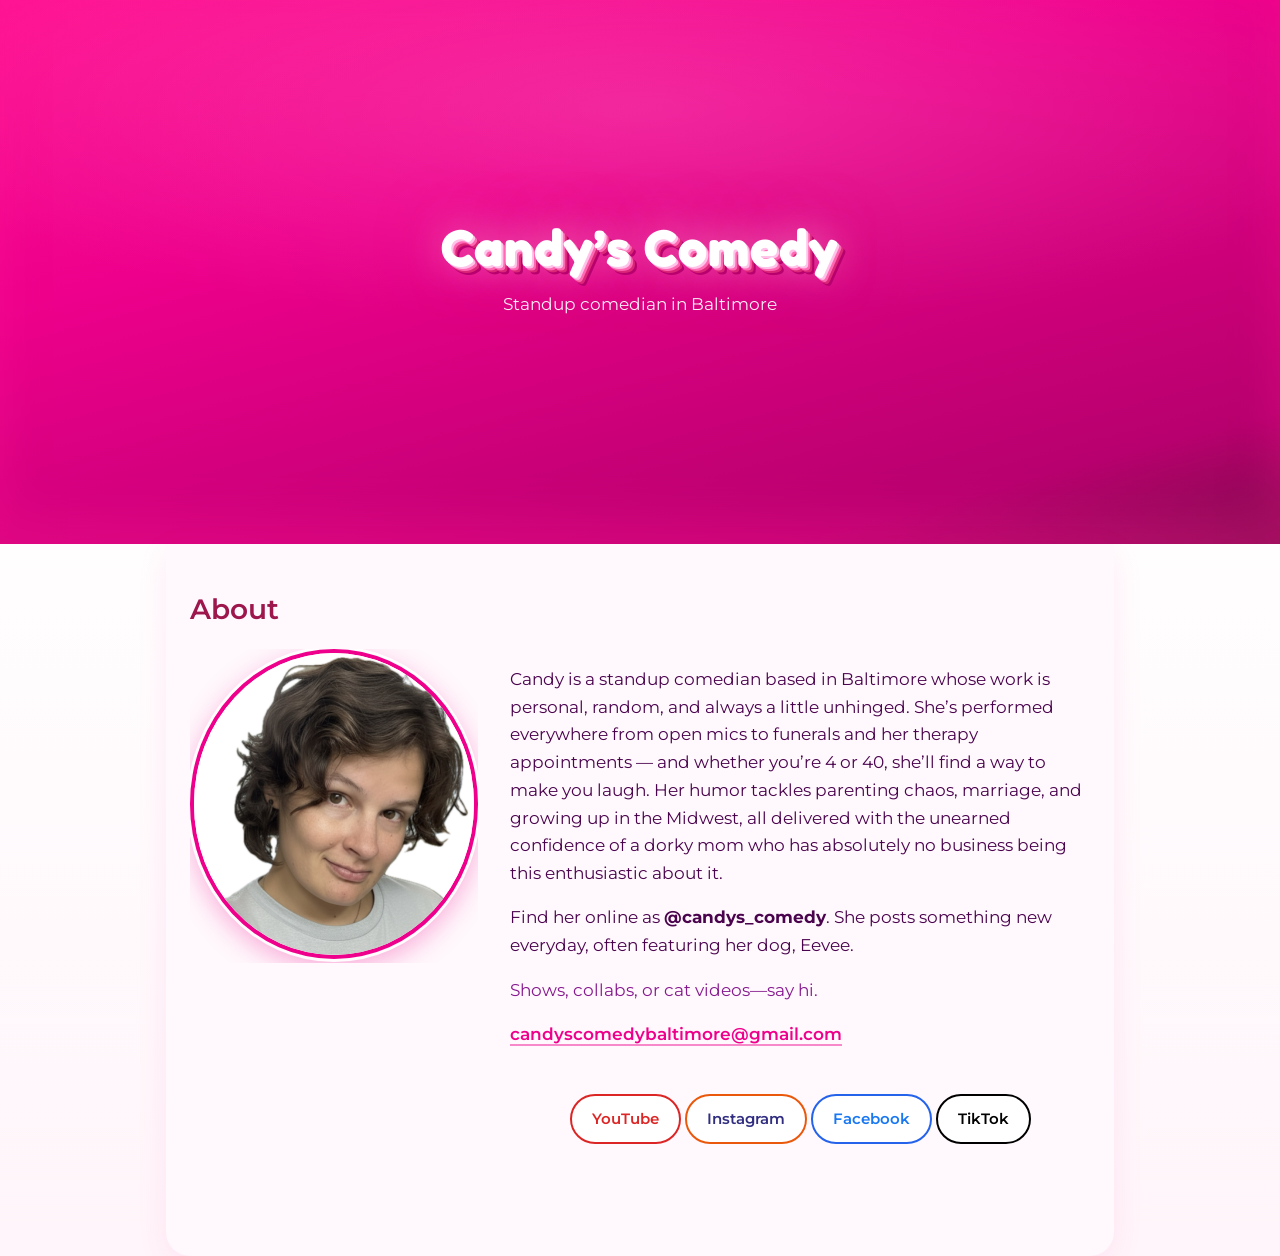
==== commit c4b3bda1: "Render course" ====
--- a/docs/index.html
+++ b/docs/index.html
@@ -2,7 +2,7 @@
 <html xmlns="http://www.w3.org/1999/xhtml" lang="en" xml:lang="en"><head>
 
 <meta charset="utf-8">
-<meta name="generator" content="quarto-1.7.34">
+<meta name="generator" content="quarto-1.8.26">
 
 <meta name="viewport" content="width=device-width, initial-scale=1.0, user-scalable=yes">
 
@@ -31,8 +31,8 @@
 <script src="site_libs/quarto-html/anchor.min.js"></script>
 <link href="site_libs/quarto-html/tippy.css" rel="stylesheet">
 <link href="site_libs/quarto-html/light-border.css" rel="stylesheet">
-<link href="site_libs/quarto-html/quarto-html-435ba6093e6f0817aa7405139811e7b1.min.css" rel="stylesheet" append-hash="true" data-mode="light">
-<link href="site_libs/quarto-html/quarto-syntax-highlighting-c8ad9e5dbd60b7b70b38521ab19b7da4.css" rel="stylesheet" id="quarto-text-highlighting-styles">
+<link href="site_libs/quarto-html/quarto-html-734cb40618f438257b19a1e532635a32.min.css" rel="stylesheet" append-hash="true" data-mode="light">
+<link href="site_libs/quarto-html/quarto-syntax-highlighting-587c61ba64f3a5504c4d52d930310e48.css" rel="stylesheet" id="quarto-text-highlighting-styles">
 <script async="" src="https://www.googletagmanager.com/gtag/js?id=G-1L41WTF950"></script>
 
 <script type="text/javascript">
@@ -89,7 +89,7 @@
 </div>
 </div>
 <div class="about-bio">
-<p>Candy is a standup comedian based in Baltimore whose work is personal, random, and always a little unhinged. She’s performed everywhere from open mics to funerals to preschool talent shows — and whether you’re 4 or 40, grieving or celebrating, she’ll find a way to make you laugh. Her humor tackles parenting chaos, marriage, and growing up in the Midwest, all delivered with the unearned confidence of a dorky mom who has absolutely no business being this enthusiastic about it.</p>
+<p>Candy is a standup comedian based in Baltimore whose work is personal, random, and always a little unhinged. She’s performed everywhere from open mics to funerals and her therapy appointments — and whether you’re 4 or 40, she’ll find a way to make you laugh. Her humor tackles parenting chaos, marriage, and growing up in the Midwest, all delivered with the unearned confidence of a dorky mom who has absolutely no business being this enthusiastic about it.</p>
 <p>Find her online as <strong><span class="citation" data-cites="candys_comedy">@candys_comedy</span></strong>. She posts something new everyday, often featuring her dog, Eevee.</p>
 <p class="connect-lead">
 Shows, collabs, or cat videos—say hi.
@@ -160,13 +160,14 @@
       e.clearSelection();
     }
     const getTextToCopy = function(trigger) {
-        const codeEl = trigger.previousElementSibling.cloneNode(true);
-        for (const childEl of codeEl.children) {
-          if (isCodeAnnotation(childEl)) {
-            childEl.remove();
-          }
-        }
-        return codeEl.innerText;
+      const outerScaffold = trigger.parentElement.cloneNode(true);
+      const codeEl = outerScaffold.querySelector('code');
+      for (const childEl of codeEl.children) {
+        if (isCodeAnnotation(childEl)) {
+          childEl.remove();
+        }
+      }
+      return codeEl.innerText;
     }
     const clipboard = new window.ClipboardJS('.code-copy-button:not([data-in-quarto-modal])', {
       text: getTextToCopy
--- a/docs/site_libs/quarto-html/quarto-html-734cb40618f438257b19a1e532635a32.min.css
+++ b/docs/site_libs/quarto-html/quarto-html-734cb40618f438257b19a1e532635a32.min.css
@@ -0,0 +1,8 @@
+.top-right{position:absolute;top:1em;right:1em}.visually-hidden{border:0;clip:rect(0 0 0 0);height:auto;margin:0;overflow:hidden;padding:0;position:absolute;width:1px;white-space:nowrap}.hidden{display:none !important}.zindex-bottom{z-index:-1 !important}figure.figure{display:block}.quarto-layout-panel{margin-bottom:1em}.quarto-layout-panel>figure{width:100%}.quarto-layout-panel>figure>figcaption,.quarto-layout-panel>.panel-caption{margin-top:10pt}.quarto-layout-panel>.table-caption{margin-top:0px}.table-caption p{margin-bottom:.5em}.quarto-layout-row{display:flex;flex-direction:row;align-items:flex-start}.quarto-layout-valign-top{align-items:flex-start}.quarto-layout-valign-bottom{align-items:flex-end}.quarto-layout-valign-center{align-items:center}.quarto-layout-cell{position:relative;margin-right:20px}.quarto-layout-cell:last-child{margin-right:0}.quarto-layout-cell figure,.quarto-layout-cell>p{margin:.2em}.quarto-layout-cell img{max-width:100%}.quarto-layout-cell .html-widget{width:100% !important}.quarto-layout-cell div figure p{margin:0}.quarto-layout-cell figure{display:block;margin-inline-start:0;margin-inline-end:0}.quarto-layout-cell table{display:inline-table}.quarto-layout-cell-subref figcaption,figure .quarto-layout-row figure figcaption{text-align:center;font-style:italic}.quarto-figure{position:relative;margin-bottom:1em}.quarto-figure>figure{width:100%;margin-bottom:0}.quarto-figure-left>figure>p,.quarto-figure-left>figure>div{text-align:left}.quarto-figure-center>figure>p,.quarto-figure-center>figure>div{text-align:center}.quarto-figure-right>figure>p,.quarto-figure-right>figure>div{text-align:right}.quarto-figure>figure>div.cell-annotation,.quarto-figure>figure>div code{text-align:left}figure>p:empty{display:none}figure>p:first-child{margin-top:0;margin-bottom:0}figure>figcaption.quarto-float-caption-bottom{margin-bottom:.5em}figure>figcaption.quarto-float-caption-top{margin-top:.5em}div[id^=tbl-]{position:relative}.quarto-figure>.anchorjs-link{position:absolute;top:.6em;right:.5em}div[id^=tbl-]>.anchorjs-link{position:absolute;top:.7em;right:.3em}.quarto-figure:hover>.anchorjs-link,div[id^=tbl-]:hover>.anchorjs-link,h2:hover>.anchorjs-link,h3:hover>.anchorjs-link,h4:hover>.anchorjs-link,h5:hover>.anchorjs-link,h6:hover>.anchorjs-link,.reveal-anchorjs-link>.anchorjs-link{opacity:1}#title-block-header{margin-block-end:1rem;position:relative;margin-top:-1px}#title-block-header .abstract{margin-block-start:1rem}#title-block-header .abstract .abstract-title{font-weight:600}#title-block-header a{text-decoration:none}#title-block-header .author,#title-block-header .date,#title-block-header .doi{margin-block-end:.2rem}#title-block-header .quarto-title-block>div{display:flex}#title-block-header .quarto-title-block>div>h1{flex-grow:1}#title-block-header .quarto-title-block>div>button{flex-shrink:0;height:2.25rem;margin-top:0}tr.header>th>p:last-of-type{margin-bottom:0px}table,table.table{margin-top:.5rem;margin-bottom:.5rem}caption,.table-caption{padding-top:.5rem;padding-bottom:.5rem;text-align:center}figure.quarto-float-tbl figcaption.quarto-float-caption-top{margin-top:.5rem;margin-bottom:.25rem;text-align:center}figure.quarto-float-tbl figcaption.quarto-float-caption-bottom{padding-top:.25rem;margin-bottom:.5rem;text-align:center}.utterances{max-width:none;margin-left:-8px}iframe{margin-bottom:1em}details{margin-bottom:1em}details[show]{margin-bottom:0}details>summary{color:rgb(110.5,110.5,110.5)}details>summary>p:only-child{display:inline}div.code-copy-outer-scaffold{position:relative}dd code:not(.sourceCode),p code:not(.sourceCode){white-space:pre-wrap}code{white-space:pre}@media print{code{white-space:pre-wrap}}pre>code{display:block}pre>code.sourceCode{white-space:pre}pre>code.sourceCode>span>a:first-child::before{text-decoration:none}pre.code-overflow-wrap>code.sourceCode{white-space:pre-wrap}pre.code-overflow-scroll>code.sourceCode{white-space:pre}code a:any-link{color:inherit;text-decoration:none}code a:hover{color:inherit;text-decoration:underline}ul.task-list{padding-left:1em}[data-tippy-root]{display:inline-block}.tippy-content .footnote-back{display:none}.footnote-back{margin-left:.2em}.tippy-content{overflow-x:auto}.quarto-embedded-source-code{display:none}.quarto-unresolved-ref{font-weight:600}.quarto-cover-image{max-width:35%;float:right;margin-left:30px}.cell-output-display .widget-subarea{margin-bottom:1em}.cell-output-display:not(.no-overflow-x),.knitsql-table:not(.no-overflow-x){overflow-x:auto}.panel-input{margin-bottom:1em}.panel-input>div,.panel-input>div>div{display:inline-block;vertical-align:top;padding-right:12px}.panel-input>p:last-child{margin-bottom:0}.layout-sidebar{margin-bottom:1em}.layout-sidebar .tab-content{border:none}.tab-content>.page-columns.active{display:grid}div.sourceCode>iframe{width:100%;height:300px;margin-bottom:-0.5em}a{text-underline-offset:3px}.callout pre.sourceCode{padding-left:0}div.ansi-escaped-output{font-family:monospace;display:block}/*!
+*
+* ansi colors from IPython notebook's
+*
+* we also add `bright-[color]-` synonyms for the `-[color]-intense` classes since
+* that seems to be what ansi_up emits
+*
+*/.ansi-black-fg{color:#3e424d}.ansi-black-bg{background-color:#3e424d}.ansi-black-intense-black,.ansi-bright-black-fg{color:#282c36}.ansi-black-intense-black,.ansi-bright-black-bg{background-color:#282c36}.ansi-red-fg{color:#e75c58}.ansi-red-bg{background-color:#e75c58}.ansi-red-intense-red,.ansi-bright-red-fg{color:#b22b31}.ansi-red-intense-red,.ansi-bright-red-bg{background-color:#b22b31}.ansi-green-fg{color:#00a250}.ansi-green-bg{background-color:#00a250}.ansi-green-intense-green,.ansi-bright-green-fg{color:#007427}.ansi-green-intense-green,.ansi-bright-green-bg{background-color:#007427}.ansi-yellow-fg{color:#ddb62b}.ansi-yellow-bg{background-color:#ddb62b}.ansi-yellow-intense-yellow,.ansi-bright-yellow-fg{color:#b27d12}.ansi-yellow-intense-yellow,.ansi-bright-yellow-bg{background-color:#b27d12}.ansi-blue-fg{color:#208ffb}.ansi-blue-bg{background-color:#208ffb}.ansi-blue-intense-blue,.ansi-bright-blue-fg{color:#0065ca}.ansi-blue-intense-blue,.ansi-bright-blue-bg{background-color:#0065ca}.ansi-magenta-fg{color:#d160c4}.ansi-magenta-bg{background-color:#d160c4}.ansi-magenta-intense-magenta,.ansi-bright-magenta-fg{color:#a03196}.ansi-magenta-intense-magenta,.ansi-bright-magenta-bg{background-color:#a03196}.ansi-cyan-fg{color:#60c6c8}.ansi-cyan-bg{background-color:#60c6c8}.ansi-cyan-intense-cyan,.ansi-bright-cyan-fg{color:#258f8f}.ansi-cyan-intense-cyan,.ansi-bright-cyan-bg{background-color:#258f8f}.ansi-white-fg{color:#c5c1b4}.ansi-white-bg{background-color:#c5c1b4}.ansi-white-intense-white,.ansi-bright-white-fg{color:#a1a6b2}.ansi-white-intense-white,.ansi-bright-white-bg{background-color:#a1a6b2}.ansi-default-inverse-fg{color:#fff}.ansi-default-inverse-bg{background-color:#000}.ansi-bold{font-weight:bold}.ansi-underline{text-decoration:underline}:root{--quarto-body-bg: #fff;--quarto-body-color: #222;--quarto-text-muted: rgb(110.5, 110.5, 110.5);--quarto-border-color: rgb(110.5, 110.5, 110.5);--quarto-border-width: 1px;--quarto-border-radius: 4px}table.gt_table{color:var(--quarto-body-color);font-size:1em;width:100%;background-color:rgba(0,0,0,0);border-top-width:inherit;border-bottom-width:inherit;border-color:var(--quarto-border-color)}table.gt_table th.gt_column_spanner_outer{color:var(--quarto-body-color);background-color:rgba(0,0,0,0);border-top-width:inherit;border-bottom-width:inherit;border-color:var(--quarto-border-color)}table.gt_table th.gt_col_heading{color:var(--quarto-body-color);font-weight:bold;background-color:rgba(0,0,0,0)}table.gt_table thead.gt_col_headings{border-bottom:1px solid currentColor;border-top-width:inherit;border-top-color:var(--quarto-border-color)}table.gt_table thead.gt_col_headings:not(:first-child){border-top-width:1px;border-top-color:var(--quarto-border-color)}table.gt_table td.gt_row{border-bottom-width:1px;border-bottom-color:var(--quarto-border-color);border-top-width:0px}table.gt_table tbody.gt_table_body{border-top-width:1px;border-bottom-width:1px;border-bottom-color:var(--quarto-border-color);border-top-color:currentColor}div.columns{display:initial;gap:initial}div.column{display:inline-block;overflow-x:initial;vertical-align:top;width:50%}.code-annotation-tip-content{word-wrap:break-word}.code-annotation-container-hidden{display:none !important}dl.code-annotation-container-grid{display:grid;grid-template-columns:min-content auto}dl.code-annotation-container-grid dt{grid-column:1}dl.code-annotation-container-grid dd{grid-column:2}pre.sourceCode.code-annotation-code{padding-right:0}code.sourceCode .code-annotation-anchor{z-index:100;position:relative;float:right;background-color:rgba(0,0,0,0)}input[type=checkbox]{margin-right:.5ch}:root{--mermaid-bg-color: #fff;--mermaid-edge-color: #999;--mermaid-node-fg-color: #222;--mermaid-fg-color: #222;--mermaid-fg-color--lighter: rgb(59.5, 59.5, 59.5);--mermaid-fg-color--lightest: #555555;--mermaid-font-family: sans-serif;--mermaid-label-bg-color: #fff;--mermaid-label-fg-color: #468;--mermaid-node-bg-color: rgba(68, 102, 136, 0.1);--mermaid-node-fg-color: #222}@media print{:root{font-size:11pt}#quarto-sidebar,#TOC,.nav-page{display:none}.page-columns .content{grid-column-start:page-start}.fixed-top{position:relative}.panel-caption,.figure-caption,figcaption{color:#666}}.code-copy-button{position:absolute;top:0;right:0;border:0;margin-top:5px;margin-right:5px;background-color:rgba(0,0,0,0);z-index:3}.code-copy-button-tooltip{font-size:.75em}div.code-copy-outer-scaffold:hover>.code-copy-button>.bi::before{display:inline-block;height:1rem;width:1rem;content:"";vertical-align:-0.125em;background-image:url('data:image/svg+xml,<svg xmlns="http://www.w3.org/2000/svg" width="16" height="16" fill="rgb(111, 111, 111)" viewBox="0 0 16 16"><path d="M4 1.5H3a2 2 0 0 0-2 2V14a2 2 0 0 0 2 2h10a2 2 0 0 0 2-2V3.5a2 2 0 0 0-2-2h-1v1h1a1 1 0 0 1 1 1V14a1 1 0 0 1-1 1H3a1 1 0 0 1-1-1V3.5a1 1 0 0 1 1-1h1v-1z"/><path d="M9.5 1a.5.5 0 0 1 .5.5v1a.5.5 0 0 1-.5.5h-3a.5.5 0 0 1-.5-.5v-1a.5.5 0 0 1 .5-.5h3zm-3-1A1.5 1.5 0 0 0 5 1.5v1A1.5 1.5 0 0 0 6.5 4h3A1.5 1.5 0 0 0 11 2.5v-1A1.5 1.5 0 0 0 9.5 0h-3z"/></svg>');background-repeat:no-repeat;background-size:1rem 1rem}div.code-copy-outer-scaffold:hover>.code-copy-button-checked>.bi::before{background-image:url('data:image/svg+xml,<svg xmlns="http://www.w3.org/2000/svg" width="16" height="16" fill="rgb(111, 111, 111)" viewBox="0 0 16 16"><path d="M13.854 3.646a.5.5 0 0 1 0 .708l-7 7a.5.5 0 0 1-.708 0l-3.5-3.5a.5.5 0 1 1 .708-.708L6.5 10.293l6.646-6.647a.5.5 0 0 1 .708 0z"/></svg>')}div.code-copy-outer-scaffold:hover>.code-copy-button:hover>.bi::before{background-image:url('data:image/svg+xml,<svg xmlns="http://www.w3.org/2000/svg" width="16" height="16" fill="rgb(13, 110, 253)" viewBox="0 0 16 16"><path d="M4 1.5H3a2 2 0 0 0-2 2V14a2 2 0 0 0 2 2h10a2 2 0 0 0 2-2V3.5a2 2 0 0 0-2-2h-1v1h1a1 1 0 0 1 1 1V14a1 1 0 0 1-1 1H3a1 1 0 0 1-1-1V3.5a1 1 0 0 1 1-1h1v-1z"/><path d="M9.5 1a.5.5 0 0 1 .5.5v1a.5.5 0 0 1-.5.5h-3a.5.5 0 0 1-.5-.5v-1a.5.5 0 0 1 .5-.5h3zm-3-1A1.5 1.5 0 0 0 5 1.5v1A1.5 1.5 0 0 0 6.5 4h3A1.5 1.5 0 0 0 11 2.5v-1A1.5 1.5 0 0 0 9.5 0h-3z"/></svg>')}div.code-copy-outer-scaffold:hover>.code-copy-button-checked:hover>.bi::before{background-image:url('data:image/svg+xml,<svg xmlns="http://www.w3.org/2000/svg" width="16" height="16" fill="rgb(13, 110, 253)"  viewBox="0 0 16 16"><path d="M13.854 3.646a.5.5 0 0 1 0 .708l-7 7a.5.5 0 0 1-.708 0l-3.5-3.5a.5.5 0 1 1 .708-.708L6.5 10.293l6.646-6.647a.5.5 0 0 1 .708 0z"/></svg>')}.panel-tabset [role=tablist]{border-bottom:1px solid #dee2e6;list-style:none;margin:0;padding:0;width:100%}.panel-tabset [role=tablist] *{-webkit-box-sizing:border-box;box-sizing:border-box}@media(min-width: 30em){.panel-tabset [role=tablist] li{display:inline-block}}.panel-tabset [role=tab]{border:1px solid rgba(0,0,0,0);border-top-color:#dee2e6;display:block;padding:.5em 1em;text-decoration:none}@media(min-width: 30em){.panel-tabset [role=tab]{border-top-color:rgba(0,0,0,0);display:inline-block;margin-bottom:-1px}}.panel-tabset [role=tab][aria-selected=true]{background-color:#dee2e6}@media(min-width: 30em){.panel-tabset [role=tab][aria-selected=true]{background-color:rgba(0,0,0,0);border:1px solid #dee2e6;border-bottom-color:#fff}}@media(min-width: 30em){.panel-tabset [role=tab]:hover:not([aria-selected=true]){border:1px solid #dee2e6}}.img-fluid{max-width:100%;height:auto}:root{--quarto-scss-export-body-bg: #fff;--quarto-scss-export-body-color: #222;--quarto-scss-export-text-muted: rgb(110.5, 110.5, 110.5);--quarto-scss-export-border-color: rgb(110.5, 110.5, 110.5);--quarto-scss-export-table-border-color: rgb(110.5, 110.5, 110.5);--quarto-scss-export-btn-code-copy-color: rgb(110.5, 110.5, 110.5);--quarto-scss-export-btn-code-copy-color-active: #0d6efd;--quarto-scss-export-primary: #468;--quarto-scss-export-secondary: #999;--quarto-scss-export-mermaid-bg-color: #fff;--quarto-scss-export-mermaid-edge-color: #999;--quarto-scss-export-mermaid-node-fg-color: #222;--quarto-scss-export-mermaid-fg-color: #222;--quarto-scss-export-mermaid-fg-color--lighter: rgb(59.5, 59.5, 59.5);--quarto-scss-export-mermaid-fg-color--lightest: #555555;--quarto-scss-export-mermaid-label-bg-color: #fff;--quarto-scss-export-mermaid-label-fg-color: #468;--quarto-scss-export-mermaid-node-bg-color: rgba(68, 102, 136, 0.1);--quarto-scss-export-tabset-border-color: rgb(222, 226, 230)}
--- a/docs/site_libs/quarto-html/quarto-syntax-highlighting-587c61ba64f3a5504c4d52d930310e48.css
+++ b/docs/site_libs/quarto-html/quarto-syntax-highlighting-587c61ba64f3a5504c4d52d930310e48.css
@@ -0,0 +1,236 @@
+/* quarto syntax highlight colors */
+:root {
+  --quarto-hl-ot-color: #003B4F;
+  --quarto-hl-at-color: #657422;
+  --quarto-hl-ss-color: #20794D;
+  --quarto-hl-an-color: #5E5E5E;
+  --quarto-hl-fu-color: #4758AB;
+  --quarto-hl-st-color: #20794D;
+  --quarto-hl-cf-color: #003B4F;
+  --quarto-hl-op-color: #5E5E5E;
+  --quarto-hl-er-color: #AD0000;
+  --quarto-hl-bn-color: #AD0000;
+  --quarto-hl-al-color: #AD0000;
+  --quarto-hl-va-color: #111111;
+  --quarto-hl-bu-color: inherit;
+  --quarto-hl-ex-color: inherit;
+  --quarto-hl-pp-color: #AD0000;
+  --quarto-hl-in-color: #5E5E5E;
+  --quarto-hl-vs-color: #20794D;
+  --quarto-hl-wa-color: #5E5E5E;
+  --quarto-hl-do-color: #5E5E5E;
+  --quarto-hl-im-color: #00769E;
+  --quarto-hl-ch-color: #20794D;
+  --quarto-hl-dt-color: #AD0000;
+  --quarto-hl-fl-color: #AD0000;
+  --quarto-hl-co-color: #5E5E5E;
+  --quarto-hl-cv-color: #5E5E5E;
+  --quarto-hl-cn-color: #8f5902;
+  --quarto-hl-sc-color: #5E5E5E;
+  --quarto-hl-dv-color: #AD0000;
+  --quarto-hl-kw-color: #003B4F;
+}
+
+/* other quarto variables */
+:root {
+  --quarto-font-monospace: SFMono-Regular, Menlo, Monaco, Consolas, "Liberation Mono", "Courier New", monospace;
+}
+
+/* syntax highlight based on Pandoc's rules */
+pre > code.sourceCode > span {
+  color: #003B4F;
+}
+
+code.sourceCode > span {
+  color: #003B4F;
+}
+
+div.sourceCode,
+div.sourceCode pre.sourceCode {
+  color: #003B4F;
+}
+
+/* Normal */
+code span {
+  color: #003B4F;
+}
+
+/* Alert */
+code span.al {
+  color: #AD0000;
+  font-style: inherit;
+}
+
+/* Annotation */
+code span.an {
+  color: #5E5E5E;
+  font-style: inherit;
+}
+
+/* Attribute */
+code span.at {
+  color: #657422;
+  font-style: inherit;
+}
+
+/* BaseN */
+code span.bn {
+  color: #AD0000;
+  font-style: inherit;
+}
+
+/* BuiltIn */
+code span.bu {
+  font-style: inherit;
+}
+
+/* ControlFlow */
+code span.cf {
+  color: #003B4F;
+  font-weight: bold;
+  font-style: inherit;
+}
+
+/* Char */
+code span.ch {
+  color: #20794D;
+  font-style: inherit;
+}
+
+/* Constant */
+code span.cn {
+  color: #8f5902;
+  font-style: inherit;
+}
+
+/* Comment */
+code span.co {
+  color: #5E5E5E;
+  font-style: inherit;
+}
+
+/* CommentVar */
+code span.cv {
+  color: #5E5E5E;
+  font-style: italic;
+}
+
+/* Documentation */
+code span.do {
+  color: #5E5E5E;
+  font-style: italic;
+}
+
+/* DataType */
+code span.dt {
+  color: #AD0000;
+  font-style: inherit;
+}
+
+/* DecVal */
+code span.dv {
+  color: #AD0000;
+  font-style: inherit;
+}
+
+/* Error */
+code span.er {
+  color: #AD0000;
+  font-style: inherit;
+}
+
+/* Extension */
+code span.ex {
+  font-style: inherit;
+}
+
+/* Float */
+code span.fl {
+  color: #AD0000;
+  font-style: inherit;
+}
+
+/* Function */
+code span.fu {
+  color: #4758AB;
+  font-style: inherit;
+}
+
+/* Import */
+code span.im {
+  color: #00769E;
+  font-style: inherit;
+}
+
+/* Information */
+code span.in {
+  color: #5E5E5E;
+  font-style: inherit;
+}
+
+/* Keyword */
+code span.kw {
+  color: #003B4F;
+  font-weight: bold;
+  font-style: inherit;
+}
+
+/* Operator */
+code span.op {
+  color: #5E5E5E;
+  font-style: inherit;
+}
+
+/* Other */
+code span.ot {
+  color: #003B4F;
+  font-style: inherit;
+}
+
+/* Preprocessor */
+code span.pp {
+  color: #AD0000;
+  font-style: inherit;
+}
+
+/* SpecialChar */
+code span.sc {
+  color: #5E5E5E;
+  font-style: inherit;
+}
+
+/* SpecialString */
+code span.ss {
+  color: #20794D;
+  font-style: inherit;
+}
+
+/* String */
+code span.st {
+  color: #20794D;
+  font-style: inherit;
+}
+
+/* Variable */
+code span.va {
+  color: #111111;
+  font-style: inherit;
+}
+
+/* VerbatimString */
+code span.vs {
+  color: #20794D;
+  font-style: inherit;
+}
+
+/* Warning */
+code span.wa {
+  color: #5E5E5E;
+  font-style: italic;
+}
+
+.prevent-inlining {
+  content: "</";
+}
+
+/*# sourceMappingURL=2dce1cc6c82594539e1579de68416b47.css.map */
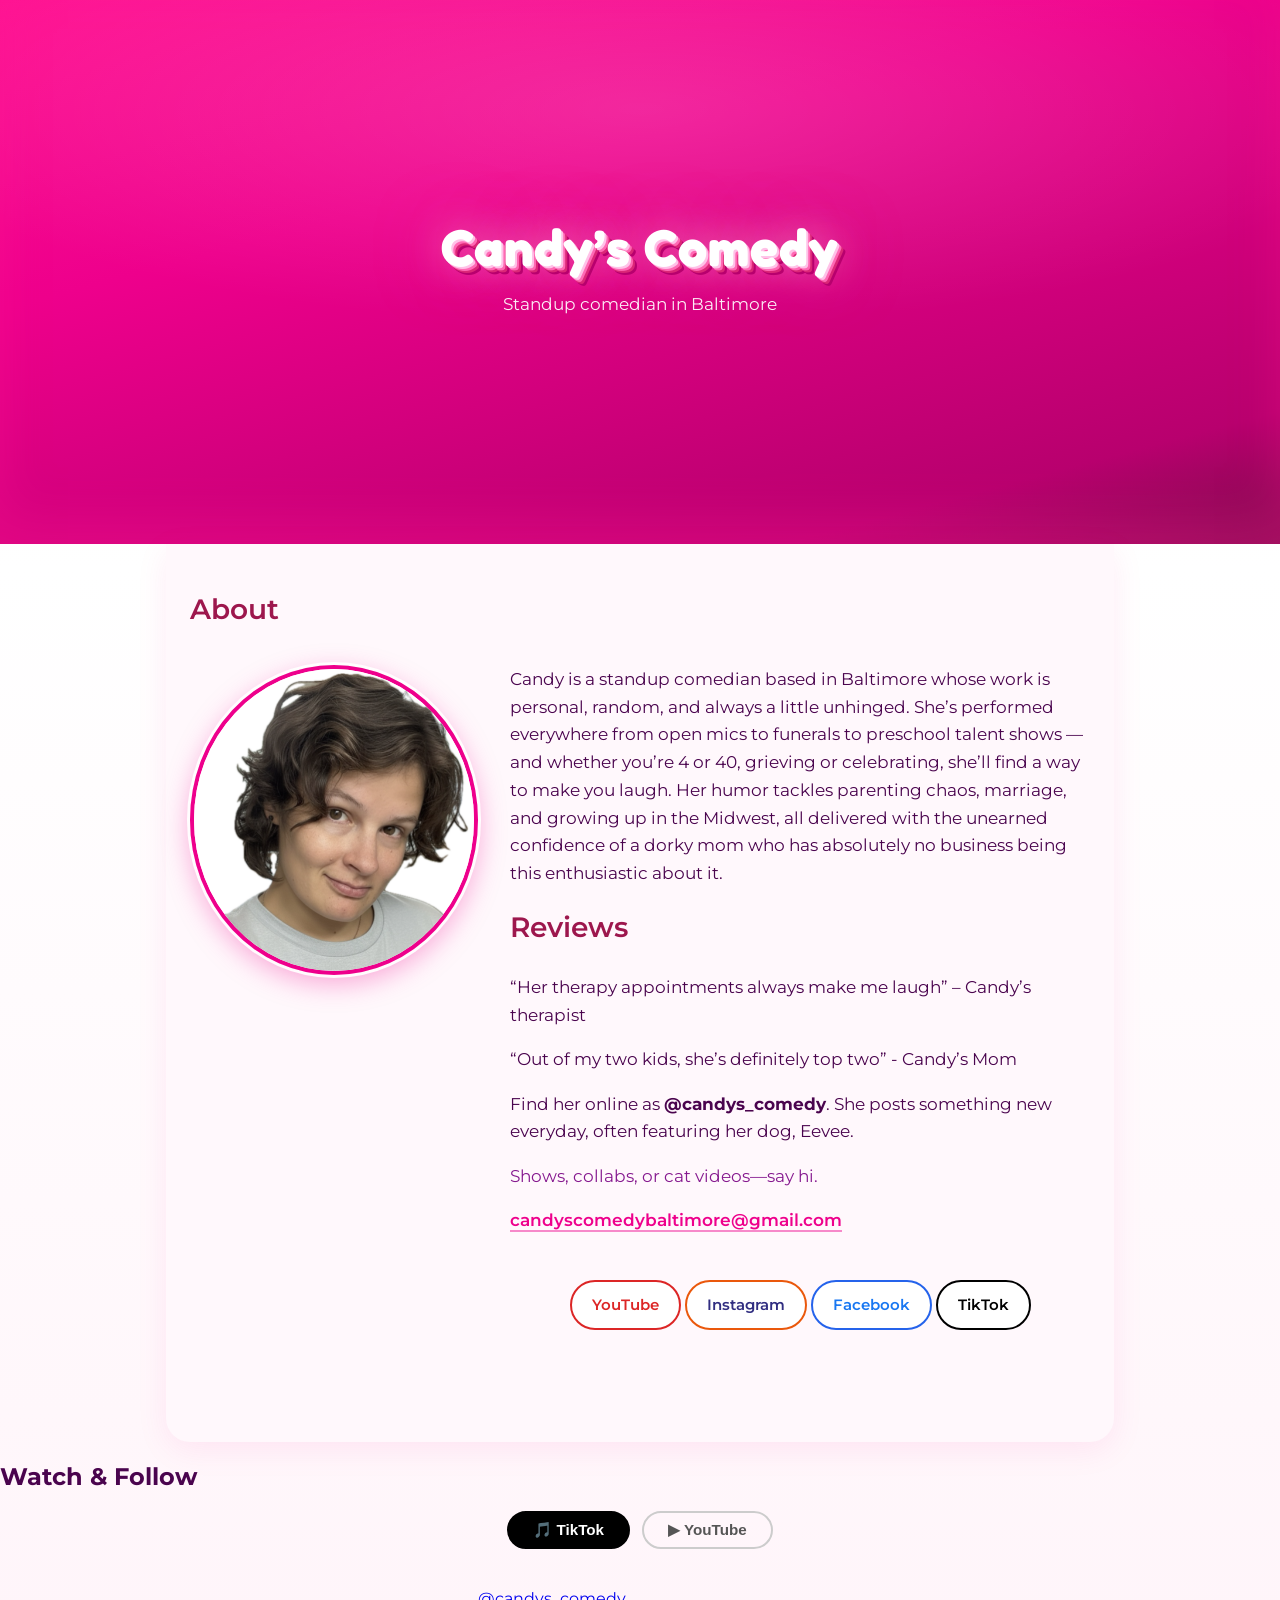
==== commit 83cb5104: "Add some fake quotes" ====
--- a/docs/index.html
+++ b/docs/index.html
@@ -2,7 +2,7 @@
 <html xmlns="http://www.w3.org/1999/xhtml" lang="en" xml:lang="en"><head>
 
 <meta charset="utf-8">
-<meta name="generator" content="quarto-1.8.26">
+<meta name="generator" content="quarto-1.7.34">
 
 <meta name="viewport" content="width=device-width, initial-scale=1.0, user-scalable=yes">
 
@@ -31,8 +31,8 @@
 <script src="site_libs/quarto-html/anchor.min.js"></script>
 <link href="site_libs/quarto-html/tippy.css" rel="stylesheet">
 <link href="site_libs/quarto-html/light-border.css" rel="stylesheet">
-<link href="site_libs/quarto-html/quarto-html-734cb40618f438257b19a1e532635a32.min.css" rel="stylesheet" append-hash="true" data-mode="light">
-<link href="site_libs/quarto-html/quarto-syntax-highlighting-587c61ba64f3a5504c4d52d930310e48.css" rel="stylesheet" id="quarto-text-highlighting-styles">
+<link href="site_libs/quarto-html/quarto-html-435ba6093e6f0817aa7405139811e7b1.min.css" rel="stylesheet" append-hash="true" data-mode="light">
+<link href="site_libs/quarto-html/quarto-syntax-highlighting-c8ad9e5dbd60b7b70b38521ab19b7da4.css" rel="stylesheet" id="quarto-text-highlighting-styles">
 <script async="" src="https://www.googletagmanager.com/gtag/js?id=G-1L41WTF950"></script>
 
 <script type="text/javascript">
@@ -89,7 +89,10 @@
 </div>
 </div>
 <div class="about-bio">
-<p>Candy is a standup comedian based in Baltimore whose work is personal, random, and always a little unhinged. She’s performed everywhere from open mics to funerals and her therapy appointments — and whether you’re 4 or 40, she’ll find a way to make you laugh. Her humor tackles parenting chaos, marriage, and growing up in the Midwest, all delivered with the unearned confidence of a dorky mom who has absolutely no business being this enthusiastic about it.</p>
+<p>Candy is a standup comedian based in Baltimore whose work is personal, random, and always a little unhinged. She’s performed everywhere from open mics to funerals to preschool talent shows — and whether you’re 4 or 40, grieving or celebrating, she’ll find a way to make you laugh. Her humor tackles parenting chaos, marriage, and growing up in the Midwest, all delivered with the unearned confidence of a dorky mom who has absolutely no business being this enthusiastic about it.</p>
+<h2 id="reviews" class="anchored">Reviews</h2>
+<p>“Her therapy appointments always make me laugh” – Candy’s therapist</p>
+<p>“Out of my two kids, she’s definitely top two” - Candy’s Mom</p>
 <p>Find her online as <strong><span class="citation" data-cites="candys_comedy">@candys_comedy</span></strong>. She posts something new everyday, often featuring her dog, Eevee.</p>
 <p class="connect-lead">
 Shows, collabs, or cat videos—say hi.
@@ -103,6 +106,114 @@
 </div>
 </div>
 </section>
+<div id="social" class="social-feed-section">
+<h2 id="watch-follow" class="anchored">Watch &amp; Follow</h2>
+<style>
+  .tab-buttons {
+    display: flex;
+    gap: 0.75rem;
+    justify-content: center;
+    margin-bottom: 1.5rem;
+  }
+
+  .tab-btn {
+    padding: 0.5rem 1.5rem;
+    border: 2px solid currentColor;
+    background: transparent;
+    border-radius: 999px;
+    font-size: 0.95rem;
+    font-weight: 600;
+    cursor: pointer;
+    transition: background 0.2s, color 0.2s;
+  }
+
+  .tab-btn.active-tt {
+    background: #000;
+    color: #fff;
+    border-color: #000;
+  }
+
+  .tab-btn.active-yt {
+    background: #ff0000;
+    color: #fff;
+    border-color: #ff0000;
+  }
+
+  .tab-btn:not(.active-tt):not(.active-yt) {
+    color: #555;
+    border-color: #ccc;
+  }
+
+  .tab-btn:not(.active-tt):not(.active-yt):hover {
+    background: #f5f5f5;
+  }
+
+  .tab-panel {
+    display: none;
+    justify-content: center;
+    align-items: flex-start;
+  }
+
+  .tab-panel.active {
+    display: flex;
+  }
+
+  .yt-embed-wrapper {
+    width: 100%;
+    max-width: 760px;
+    aspect-ratio: 16 / 9;
+  }
+
+  .yt-embed-wrapper iframe {
+    width: 100%;
+    height: 100%;
+    border: none;
+    border-radius: 12px;
+  }
+
+  .tt-embed-wrapper {
+    display: flex;
+    justify-content: center;
+  }
+</style>
+
+<div class="tab-buttons">
+  <button class="tab-btn active-tt" onclick="showTab('tiktok', this)">🎵 TikTok</button>
+  <button class="tab-btn" onclick="showTab('youtube', this)">▶ YouTube</button>
+</div>
+
+<div id="tab-tiktok" class="tab-panel active">
+  <div class="tt-embed-wrapper">
+    <blockquote class="tiktok-embed" cite="https://www.tiktok.com/@candys_comedy/video/7631940206890913037" data-video-id="7631940206890913037" style="max-width: 605px; min-width: 325px;">
+      <section>
+        <a target="_blank" href="https://www.tiktok.com/@candys_comedy">@candys_comedy</a>
+      </section>
+    </blockquote>
+    <script async="" src="https://www.tiktok.com/embed.js"></script>
+  </div>
+</div>
+
+<div id="tab-youtube" class="tab-panel">
+  <div class="yt-embed-wrapper">
+    <iframe src="https://www.youtube.com/embed?listType=user_uploads&amp;list=candys_comedy&amp;rel=0" title="Candy's Comedy YouTube channel" allow="accelerometer; autoplay; clipboard-write; encrypted-media; gyroscope; picture-in-picture" allowfullscreen="">
+    </iframe>
+  </div>
+</div>
+
+<script>
+  function showTab(tab, btn) {
+    document.querySelectorAll('.tab-panel').forEach(p => p.classList.remove('active'));
+    document.querySelectorAll('.tab-btn').forEach(b => {
+      b.classList.remove('active-tt', 'active-yt');
+    });
+
+    document.getElementById('tab-' + tab).classList.add('active');
+
+    if (tab === 'tiktok') btn.classList.add('active-tt');
+    if (tab === 'youtube') btn.classList.add('active-yt');
+  }
+</script>
+</div>
 
 
 <script id="quarto-html-after-body" type="application/javascript">
@@ -160,14 +271,13 @@
       e.clearSelection();
     }
     const getTextToCopy = function(trigger) {
-      const outerScaffold = trigger.parentElement.cloneNode(true);
-      const codeEl = outerScaffold.querySelector('code');
-      for (const childEl of codeEl.children) {
-        if (isCodeAnnotation(childEl)) {
-          childEl.remove();
-        }
-      }
-      return codeEl.innerText;
+        const codeEl = trigger.previousElementSibling.cloneNode(true);
+        for (const childEl of codeEl.children) {
+          if (isCodeAnnotation(childEl)) {
+            childEl.remove();
+          }
+        }
+        return codeEl.innerText;
     }
     const clipboard = new window.ClipboardJS('.code-copy-button:not([data-in-quarto-modal])', {
       text: getTextToCopy
--- a/docs/site_libs/quarto-html/quarto-syntax-highlighting-c8ad9e5dbd60b7b70b38521ab19b7da4.css
+++ b/docs/site_libs/quarto-html/quarto-syntax-highlighting-c8ad9e5dbd60b7b70b38521ab19b7da4.css
@@ -0,0 +1,236 @@
+/* quarto syntax highlight colors */
+:root {
+  --quarto-hl-ot-color: #003B4F;
+  --quarto-hl-at-color: #657422;
+  --quarto-hl-ss-color: #20794D;
+  --quarto-hl-an-color: #5E5E5E;
+  --quarto-hl-fu-color: #4758AB;
+  --quarto-hl-st-color: #20794D;
+  --quarto-hl-cf-color: #003B4F;
+  --quarto-hl-op-color: #5E5E5E;
+  --quarto-hl-er-color: #AD0000;
+  --quarto-hl-bn-color: #AD0000;
+  --quarto-hl-al-color: #AD0000;
+  --quarto-hl-va-color: #111111;
+  --quarto-hl-bu-color: inherit;
+  --quarto-hl-ex-color: inherit;
+  --quarto-hl-pp-color: #AD0000;
+  --quarto-hl-in-color: #5E5E5E;
+  --quarto-hl-vs-color: #20794D;
+  --quarto-hl-wa-color: #5E5E5E;
+  --quarto-hl-do-color: #5E5E5E;
+  --quarto-hl-im-color: #00769E;
+  --quarto-hl-ch-color: #20794D;
+  --quarto-hl-dt-color: #AD0000;
+  --quarto-hl-fl-color: #AD0000;
+  --quarto-hl-co-color: #5E5E5E;
+  --quarto-hl-cv-color: #5E5E5E;
+  --quarto-hl-cn-color: #8f5902;
+  --quarto-hl-sc-color: #5E5E5E;
+  --quarto-hl-dv-color: #AD0000;
+  --quarto-hl-kw-color: #003B4F;
+}
+
+/* other quarto variables */
+:root {
+  --quarto-font-monospace: SFMono-Regular, Menlo, Monaco, Consolas, "Liberation Mono", "Courier New", monospace;
+}
+
+/* syntax highlight based on Pandoc's rules */
+pre > code.sourceCode > span {
+  color: #003B4F;
+}
+
+code.sourceCode > span {
+  color: #003B4F;
+}
+
+div.sourceCode,
+div.sourceCode pre.sourceCode {
+  color: #003B4F;
+}
+
+/* Normal */
+code span {
+  color: #003B4F;
+}
+
+/* Alert */
+code span.al {
+  color: #AD0000;
+  font-style: inherit;
+}
+
+/* Annotation */
+code span.an {
+  color: #5E5E5E;
+  font-style: inherit;
+}
+
+/* Attribute */
+code span.at {
+  color: #657422;
+  font-style: inherit;
+}
+
+/* BaseN */
+code span.bn {
+  color: #AD0000;
+  font-style: inherit;
+}
+
+/* BuiltIn */
+code span.bu {
+  font-style: inherit;
+}
+
+/* ControlFlow */
+code span.cf {
+  color: #003B4F;
+  font-weight: bold;
+  font-style: inherit;
+}
+
+/* Char */
+code span.ch {
+  color: #20794D;
+  font-style: inherit;
+}
+
+/* Constant */
+code span.cn {
+  color: #8f5902;
+  font-style: inherit;
+}
+
+/* Comment */
+code span.co {
+  color: #5E5E5E;
+  font-style: inherit;
+}
+
+/* CommentVar */
+code span.cv {
+  color: #5E5E5E;
+  font-style: italic;
+}
+
+/* Documentation */
+code span.do {
+  color: #5E5E5E;
+  font-style: italic;
+}
+
+/* DataType */
+code span.dt {
+  color: #AD0000;
+  font-style: inherit;
+}
+
+/* DecVal */
+code span.dv {
+  color: #AD0000;
+  font-style: inherit;
+}
+
+/* Error */
+code span.er {
+  color: #AD0000;
+  font-style: inherit;
+}
+
+/* Extension */
+code span.ex {
+  font-style: inherit;
+}
+
+/* Float */
+code span.fl {
+  color: #AD0000;
+  font-style: inherit;
+}
+
+/* Function */
+code span.fu {
+  color: #4758AB;
+  font-style: inherit;
+}
+
+/* Import */
+code span.im {
+  color: #00769E;
+  font-style: inherit;
+}
+
+/* Information */
+code span.in {
+  color: #5E5E5E;
+  font-style: inherit;
+}
+
+/* Keyword */
+code span.kw {
+  color: #003B4F;
+  font-weight: bold;
+  font-style: inherit;
+}
+
+/* Operator */
+code span.op {
+  color: #5E5E5E;
+  font-style: inherit;
+}
+
+/* Other */
+code span.ot {
+  color: #003B4F;
+  font-style: inherit;
+}
+
+/* Preprocessor */
+code span.pp {
+  color: #AD0000;
+  font-style: inherit;
+}
+
+/* SpecialChar */
+code span.sc {
+  color: #5E5E5E;
+  font-style: inherit;
+}
+
+/* SpecialString */
+code span.ss {
+  color: #20794D;
+  font-style: inherit;
+}
+
+/* String */
+code span.st {
+  color: #20794D;
+  font-style: inherit;
+}
+
+/* Variable */
+code span.va {
+  color: #111111;
+  font-style: inherit;
+}
+
+/* VerbatimString */
+code span.vs {
+  color: #20794D;
+  font-style: inherit;
+}
+
+/* Warning */
+code span.wa {
+  color: #5E5E5E;
+  font-style: italic;
+}
+
+.prevent-inlining {
+  content: "</";
+}
+
+/*# sourceMappingURL=405ffa06017179012420079c49e771b5.css.map */
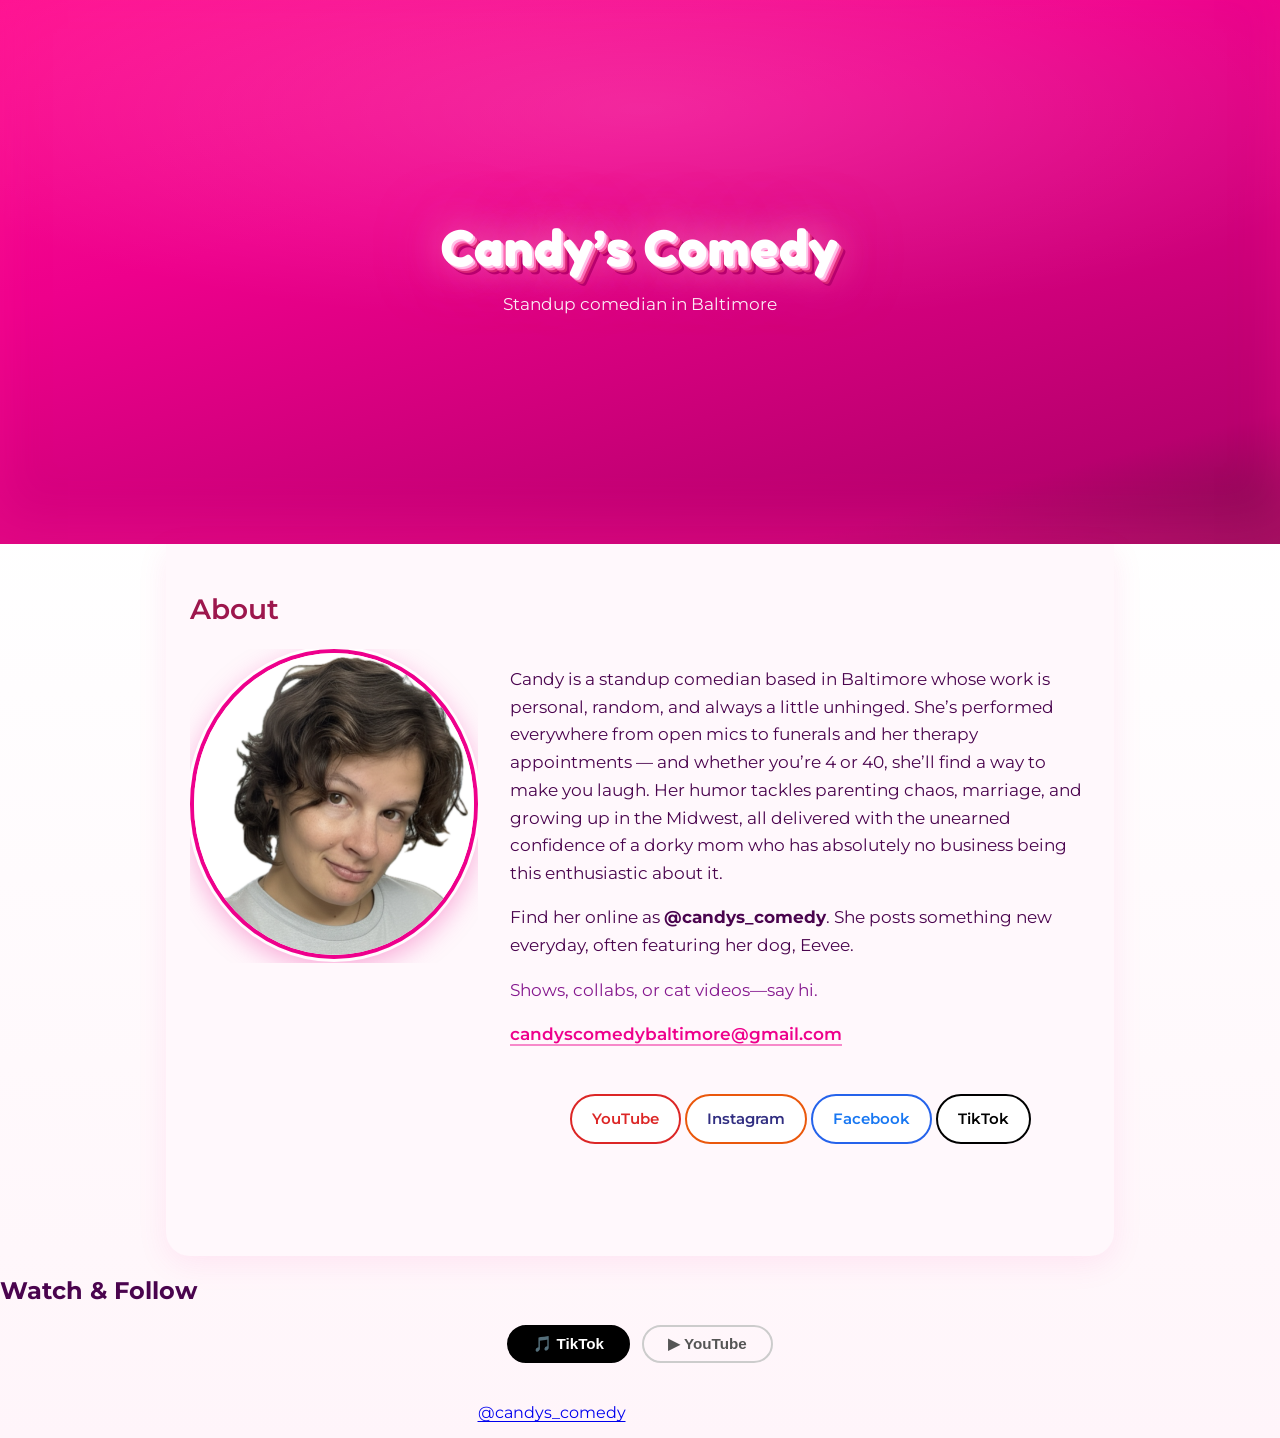
==== commit 8395a71b: "Merge remote-tracking branch 'origin/main'" ====
--- a/docs/index.html
+++ b/docs/index.html
@@ -2,7 +2,7 @@
 <html xmlns="http://www.w3.org/1999/xhtml" lang="en" xml:lang="en"><head>
 
 <meta charset="utf-8">
-<meta name="generator" content="quarto-1.7.34">
+<meta name="generator" content="quarto-1.8.26">
 
 <meta name="viewport" content="width=device-width, initial-scale=1.0, user-scalable=yes">
 
@@ -31,8 +31,8 @@
 <script src="site_libs/quarto-html/anchor.min.js"></script>
 <link href="site_libs/quarto-html/tippy.css" rel="stylesheet">
 <link href="site_libs/quarto-html/light-border.css" rel="stylesheet">
-<link href="site_libs/quarto-html/quarto-html-435ba6093e6f0817aa7405139811e7b1.min.css" rel="stylesheet" append-hash="true" data-mode="light">
-<link href="site_libs/quarto-html/quarto-syntax-highlighting-c8ad9e5dbd60b7b70b38521ab19b7da4.css" rel="stylesheet" id="quarto-text-highlighting-styles">
+<link href="site_libs/quarto-html/quarto-html-734cb40618f438257b19a1e532635a32.min.css" rel="stylesheet" append-hash="true" data-mode="light">
+<link href="site_libs/quarto-html/quarto-syntax-highlighting-587c61ba64f3a5504c4d52d930310e48.css" rel="stylesheet" id="quarto-text-highlighting-styles">
 <script async="" src="https://www.googletagmanager.com/gtag/js?id=G-1L41WTF950"></script>
 
 <script type="text/javascript">
@@ -89,10 +89,7 @@
 </div>
 </div>
 <div class="about-bio">
-<p>Candy is a standup comedian based in Baltimore whose work is personal, random, and always a little unhinged. She’s performed everywhere from open mics to funerals to preschool talent shows — and whether you’re 4 or 40, grieving or celebrating, she’ll find a way to make you laugh. Her humor tackles parenting chaos, marriage, and growing up in the Midwest, all delivered with the unearned confidence of a dorky mom who has absolutely no business being this enthusiastic about it.</p>
-<h2 id="reviews" class="anchored">Reviews</h2>
-<p>“Her therapy appointments always make me laugh” – Candy’s therapist</p>
-<p>“Out of my two kids, she’s definitely top two” - Candy’s Mom</p>
+<p>Candy is a standup comedian based in Baltimore whose work is personal, random, and always a little unhinged. She’s performed everywhere from open mics to funerals and her therapy appointments — and whether you’re 4 or 40, she’ll find a way to make you laugh. Her humor tackles parenting chaos, marriage, and growing up in the Midwest, all delivered with the unearned confidence of a dorky mom who has absolutely no business being this enthusiastic about it.</p>
 <p>Find her online as <strong><span class="citation" data-cites="candys_comedy">@candys_comedy</span></strong>. She posts something new everyday, often featuring her dog, Eevee.</p>
 <p class="connect-lead">
 Shows, collabs, or cat videos—say hi.
@@ -271,13 +268,14 @@
       e.clearSelection();
     }
     const getTextToCopy = function(trigger) {
-        const codeEl = trigger.previousElementSibling.cloneNode(true);
-        for (const childEl of codeEl.children) {
-          if (isCodeAnnotation(childEl)) {
-            childEl.remove();
-          }
-        }
-        return codeEl.innerText;
+      const outerScaffold = trigger.parentElement.cloneNode(true);
+      const codeEl = outerScaffold.querySelector('code');
+      for (const childEl of codeEl.children) {
+        if (isCodeAnnotation(childEl)) {
+          childEl.remove();
+        }
+      }
+      return codeEl.innerText;
     }
     const clipboard = new window.ClipboardJS('.code-copy-button:not([data-in-quarto-modal])', {
       text: getTextToCopy
--- a/docs/site_libs/quarto-html/quarto-html-734cb40618f438257b19a1e532635a32.min.css
+++ b/docs/site_libs/quarto-html/quarto-html-734cb40618f438257b19a1e532635a32.min.css
@@ -0,0 +1,8 @@
+.top-right{position:absolute;top:1em;right:1em}.visually-hidden{border:0;clip:rect(0 0 0 0);height:auto;margin:0;overflow:hidden;padding:0;position:absolute;width:1px;white-space:nowrap}.hidden{display:none !important}.zindex-bottom{z-index:-1 !important}figure.figure{display:block}.quarto-layout-panel{margin-bottom:1em}.quarto-layout-panel>figure{width:100%}.quarto-layout-panel>figure>figcaption,.quarto-layout-panel>.panel-caption{margin-top:10pt}.quarto-layout-panel>.table-caption{margin-top:0px}.table-caption p{margin-bottom:.5em}.quarto-layout-row{display:flex;flex-direction:row;align-items:flex-start}.quarto-layout-valign-top{align-items:flex-start}.quarto-layout-valign-bottom{align-items:flex-end}.quarto-layout-valign-center{align-items:center}.quarto-layout-cell{position:relative;margin-right:20px}.quarto-layout-cell:last-child{margin-right:0}.quarto-layout-cell figure,.quarto-layout-cell>p{margin:.2em}.quarto-layout-cell img{max-width:100%}.quarto-layout-cell .html-widget{width:100% !important}.quarto-layout-cell div figure p{margin:0}.quarto-layout-cell figure{display:block;margin-inline-start:0;margin-inline-end:0}.quarto-layout-cell table{display:inline-table}.quarto-layout-cell-subref figcaption,figure .quarto-layout-row figure figcaption{text-align:center;font-style:italic}.quarto-figure{position:relative;margin-bottom:1em}.quarto-figure>figure{width:100%;margin-bottom:0}.quarto-figure-left>figure>p,.quarto-figure-left>figure>div{text-align:left}.quarto-figure-center>figure>p,.quarto-figure-center>figure>div{text-align:center}.quarto-figure-right>figure>p,.quarto-figure-right>figure>div{text-align:right}.quarto-figure>figure>div.cell-annotation,.quarto-figure>figure>div code{text-align:left}figure>p:empty{display:none}figure>p:first-child{margin-top:0;margin-bottom:0}figure>figcaption.quarto-float-caption-bottom{margin-bottom:.5em}figure>figcaption.quarto-float-caption-top{margin-top:.5em}div[id^=tbl-]{position:relative}.quarto-figure>.anchorjs-link{position:absolute;top:.6em;right:.5em}div[id^=tbl-]>.anchorjs-link{position:absolute;top:.7em;right:.3em}.quarto-figure:hover>.anchorjs-link,div[id^=tbl-]:hover>.anchorjs-link,h2:hover>.anchorjs-link,h3:hover>.anchorjs-link,h4:hover>.anchorjs-link,h5:hover>.anchorjs-link,h6:hover>.anchorjs-link,.reveal-anchorjs-link>.anchorjs-link{opacity:1}#title-block-header{margin-block-end:1rem;position:relative;margin-top:-1px}#title-block-header .abstract{margin-block-start:1rem}#title-block-header .abstract .abstract-title{font-weight:600}#title-block-header a{text-decoration:none}#title-block-header .author,#title-block-header .date,#title-block-header .doi{margin-block-end:.2rem}#title-block-header .quarto-title-block>div{display:flex}#title-block-header .quarto-title-block>div>h1{flex-grow:1}#title-block-header .quarto-title-block>div>button{flex-shrink:0;height:2.25rem;margin-top:0}tr.header>th>p:last-of-type{margin-bottom:0px}table,table.table{margin-top:.5rem;margin-bottom:.5rem}caption,.table-caption{padding-top:.5rem;padding-bottom:.5rem;text-align:center}figure.quarto-float-tbl figcaption.quarto-float-caption-top{margin-top:.5rem;margin-bottom:.25rem;text-align:center}figure.quarto-float-tbl figcaption.quarto-float-caption-bottom{padding-top:.25rem;margin-bottom:.5rem;text-align:center}.utterances{max-width:none;margin-left:-8px}iframe{margin-bottom:1em}details{margin-bottom:1em}details[show]{margin-bottom:0}details>summary{color:rgb(110.5,110.5,110.5)}details>summary>p:only-child{display:inline}div.code-copy-outer-scaffold{position:relative}dd code:not(.sourceCode),p code:not(.sourceCode){white-space:pre-wrap}code{white-space:pre}@media print{code{white-space:pre-wrap}}pre>code{display:block}pre>code.sourceCode{white-space:pre}pre>code.sourceCode>span>a:first-child::before{text-decoration:none}pre.code-overflow-wrap>code.sourceCode{white-space:pre-wrap}pre.code-overflow-scroll>code.sourceCode{white-space:pre}code a:any-link{color:inherit;text-decoration:none}code a:hover{color:inherit;text-decoration:underline}ul.task-list{padding-left:1em}[data-tippy-root]{display:inline-block}.tippy-content .footnote-back{display:none}.footnote-back{margin-left:.2em}.tippy-content{overflow-x:auto}.quarto-embedded-source-code{display:none}.quarto-unresolved-ref{font-weight:600}.quarto-cover-image{max-width:35%;float:right;margin-left:30px}.cell-output-display .widget-subarea{margin-bottom:1em}.cell-output-display:not(.no-overflow-x),.knitsql-table:not(.no-overflow-x){overflow-x:auto}.panel-input{margin-bottom:1em}.panel-input>div,.panel-input>div>div{display:inline-block;vertical-align:top;padding-right:12px}.panel-input>p:last-child{margin-bottom:0}.layout-sidebar{margin-bottom:1em}.layout-sidebar .tab-content{border:none}.tab-content>.page-columns.active{display:grid}div.sourceCode>iframe{width:100%;height:300px;margin-bottom:-0.5em}a{text-underline-offset:3px}.callout pre.sourceCode{padding-left:0}div.ansi-escaped-output{font-family:monospace;display:block}/*!
+*
+* ansi colors from IPython notebook's
+*
+* we also add `bright-[color]-` synonyms for the `-[color]-intense` classes since
+* that seems to be what ansi_up emits
+*
+*/.ansi-black-fg{color:#3e424d}.ansi-black-bg{background-color:#3e424d}.ansi-black-intense-black,.ansi-bright-black-fg{color:#282c36}.ansi-black-intense-black,.ansi-bright-black-bg{background-color:#282c36}.ansi-red-fg{color:#e75c58}.ansi-red-bg{background-color:#e75c58}.ansi-red-intense-red,.ansi-bright-red-fg{color:#b22b31}.ansi-red-intense-red,.ansi-bright-red-bg{background-color:#b22b31}.ansi-green-fg{color:#00a250}.ansi-green-bg{background-color:#00a250}.ansi-green-intense-green,.ansi-bright-green-fg{color:#007427}.ansi-green-intense-green,.ansi-bright-green-bg{background-color:#007427}.ansi-yellow-fg{color:#ddb62b}.ansi-yellow-bg{background-color:#ddb62b}.ansi-yellow-intense-yellow,.ansi-bright-yellow-fg{color:#b27d12}.ansi-yellow-intense-yellow,.ansi-bright-yellow-bg{background-color:#b27d12}.ansi-blue-fg{color:#208ffb}.ansi-blue-bg{background-color:#208ffb}.ansi-blue-intense-blue,.ansi-bright-blue-fg{color:#0065ca}.ansi-blue-intense-blue,.ansi-bright-blue-bg{background-color:#0065ca}.ansi-magenta-fg{color:#d160c4}.ansi-magenta-bg{background-color:#d160c4}.ansi-magenta-intense-magenta,.ansi-bright-magenta-fg{color:#a03196}.ansi-magenta-intense-magenta,.ansi-bright-magenta-bg{background-color:#a03196}.ansi-cyan-fg{color:#60c6c8}.ansi-cyan-bg{background-color:#60c6c8}.ansi-cyan-intense-cyan,.ansi-bright-cyan-fg{color:#258f8f}.ansi-cyan-intense-cyan,.ansi-bright-cyan-bg{background-color:#258f8f}.ansi-white-fg{color:#c5c1b4}.ansi-white-bg{background-color:#c5c1b4}.ansi-white-intense-white,.ansi-bright-white-fg{color:#a1a6b2}.ansi-white-intense-white,.ansi-bright-white-bg{background-color:#a1a6b2}.ansi-default-inverse-fg{color:#fff}.ansi-default-inverse-bg{background-color:#000}.ansi-bold{font-weight:bold}.ansi-underline{text-decoration:underline}:root{--quarto-body-bg: #fff;--quarto-body-color: #222;--quarto-text-muted: rgb(110.5, 110.5, 110.5);--quarto-border-color: rgb(110.5, 110.5, 110.5);--quarto-border-width: 1px;--quarto-border-radius: 4px}table.gt_table{color:var(--quarto-body-color);font-size:1em;width:100%;background-color:rgba(0,0,0,0);border-top-width:inherit;border-bottom-width:inherit;border-color:var(--quarto-border-color)}table.gt_table th.gt_column_spanner_outer{color:var(--quarto-body-color);background-color:rgba(0,0,0,0);border-top-width:inherit;border-bottom-width:inherit;border-color:var(--quarto-border-color)}table.gt_table th.gt_col_heading{color:var(--quarto-body-color);font-weight:bold;background-color:rgba(0,0,0,0)}table.gt_table thead.gt_col_headings{border-bottom:1px solid currentColor;border-top-width:inherit;border-top-color:var(--quarto-border-color)}table.gt_table thead.gt_col_headings:not(:first-child){border-top-width:1px;border-top-color:var(--quarto-border-color)}table.gt_table td.gt_row{border-bottom-width:1px;border-bottom-color:var(--quarto-border-color);border-top-width:0px}table.gt_table tbody.gt_table_body{border-top-width:1px;border-bottom-width:1px;border-bottom-color:var(--quarto-border-color);border-top-color:currentColor}div.columns{display:initial;gap:initial}div.column{display:inline-block;overflow-x:initial;vertical-align:top;width:50%}.code-annotation-tip-content{word-wrap:break-word}.code-annotation-container-hidden{display:none !important}dl.code-annotation-container-grid{display:grid;grid-template-columns:min-content auto}dl.code-annotation-container-grid dt{grid-column:1}dl.code-annotation-container-grid dd{grid-column:2}pre.sourceCode.code-annotation-code{padding-right:0}code.sourceCode .code-annotation-anchor{z-index:100;position:relative;float:right;background-color:rgba(0,0,0,0)}input[type=checkbox]{margin-right:.5ch}:root{--mermaid-bg-color: #fff;--mermaid-edge-color: #999;--mermaid-node-fg-color: #222;--mermaid-fg-color: #222;--mermaid-fg-color--lighter: rgb(59.5, 59.5, 59.5);--mermaid-fg-color--lightest: #555555;--mermaid-font-family: sans-serif;--mermaid-label-bg-color: #fff;--mermaid-label-fg-color: #468;--mermaid-node-bg-color: rgba(68, 102, 136, 0.1);--mermaid-node-fg-color: #222}@media print{:root{font-size:11pt}#quarto-sidebar,#TOC,.nav-page{display:none}.page-columns .content{grid-column-start:page-start}.fixed-top{position:relative}.panel-caption,.figure-caption,figcaption{color:#666}}.code-copy-button{position:absolute;top:0;right:0;border:0;margin-top:5px;margin-right:5px;background-color:rgba(0,0,0,0);z-index:3}.code-copy-button-tooltip{font-size:.75em}div.code-copy-outer-scaffold:hover>.code-copy-button>.bi::before{display:inline-block;height:1rem;width:1rem;content:"";vertical-align:-0.125em;background-image:url('data:image/svg+xml,<svg xmlns="http://www.w3.org/2000/svg" width="16" height="16" fill="rgb(111, 111, 111)" viewBox="0 0 16 16"><path d="M4 1.5H3a2 2 0 0 0-2 2V14a2 2 0 0 0 2 2h10a2 2 0 0 0 2-2V3.5a2 2 0 0 0-2-2h-1v1h1a1 1 0 0 1 1 1V14a1 1 0 0 1-1 1H3a1 1 0 0 1-1-1V3.5a1 1 0 0 1 1-1h1v-1z"/><path d="M9.5 1a.5.5 0 0 1 .5.5v1a.5.5 0 0 1-.5.5h-3a.5.5 0 0 1-.5-.5v-1a.5.5 0 0 1 .5-.5h3zm-3-1A1.5 1.5 0 0 0 5 1.5v1A1.5 1.5 0 0 0 6.5 4h3A1.5 1.5 0 0 0 11 2.5v-1A1.5 1.5 0 0 0 9.5 0h-3z"/></svg>');background-repeat:no-repeat;background-size:1rem 1rem}div.code-copy-outer-scaffold:hover>.code-copy-button-checked>.bi::before{background-image:url('data:image/svg+xml,<svg xmlns="http://www.w3.org/2000/svg" width="16" height="16" fill="rgb(111, 111, 111)" viewBox="0 0 16 16"><path d="M13.854 3.646a.5.5 0 0 1 0 .708l-7 7a.5.5 0 0 1-.708 0l-3.5-3.5a.5.5 0 1 1 .708-.708L6.5 10.293l6.646-6.647a.5.5 0 0 1 .708 0z"/></svg>')}div.code-copy-outer-scaffold:hover>.code-copy-button:hover>.bi::before{background-image:url('data:image/svg+xml,<svg xmlns="http://www.w3.org/2000/svg" width="16" height="16" fill="rgb(13, 110, 253)" viewBox="0 0 16 16"><path d="M4 1.5H3a2 2 0 0 0-2 2V14a2 2 0 0 0 2 2h10a2 2 0 0 0 2-2V3.5a2 2 0 0 0-2-2h-1v1h1a1 1 0 0 1 1 1V14a1 1 0 0 1-1 1H3a1 1 0 0 1-1-1V3.5a1 1 0 0 1 1-1h1v-1z"/><path d="M9.5 1a.5.5 0 0 1 .5.5v1a.5.5 0 0 1-.5.5h-3a.5.5 0 0 1-.5-.5v-1a.5.5 0 0 1 .5-.5h3zm-3-1A1.5 1.5 0 0 0 5 1.5v1A1.5 1.5 0 0 0 6.5 4h3A1.5 1.5 0 0 0 11 2.5v-1A1.5 1.5 0 0 0 9.5 0h-3z"/></svg>')}div.code-copy-outer-scaffold:hover>.code-copy-button-checked:hover>.bi::before{background-image:url('data:image/svg+xml,<svg xmlns="http://www.w3.org/2000/svg" width="16" height="16" fill="rgb(13, 110, 253)"  viewBox="0 0 16 16"><path d="M13.854 3.646a.5.5 0 0 1 0 .708l-7 7a.5.5 0 0 1-.708 0l-3.5-3.5a.5.5 0 1 1 .708-.708L6.5 10.293l6.646-6.647a.5.5 0 0 1 .708 0z"/></svg>')}.panel-tabset [role=tablist]{border-bottom:1px solid #dee2e6;list-style:none;margin:0;padding:0;width:100%}.panel-tabset [role=tablist] *{-webkit-box-sizing:border-box;box-sizing:border-box}@media(min-width: 30em){.panel-tabset [role=tablist] li{display:inline-block}}.panel-tabset [role=tab]{border:1px solid rgba(0,0,0,0);border-top-color:#dee2e6;display:block;padding:.5em 1em;text-decoration:none}@media(min-width: 30em){.panel-tabset [role=tab]{border-top-color:rgba(0,0,0,0);display:inline-block;margin-bottom:-1px}}.panel-tabset [role=tab][aria-selected=true]{background-color:#dee2e6}@media(min-width: 30em){.panel-tabset [role=tab][aria-selected=true]{background-color:rgba(0,0,0,0);border:1px solid #dee2e6;border-bottom-color:#fff}}@media(min-width: 30em){.panel-tabset [role=tab]:hover:not([aria-selected=true]){border:1px solid #dee2e6}}.img-fluid{max-width:100%;height:auto}:root{--quarto-scss-export-body-bg: #fff;--quarto-scss-export-body-color: #222;--quarto-scss-export-text-muted: rgb(110.5, 110.5, 110.5);--quarto-scss-export-border-color: rgb(110.5, 110.5, 110.5);--quarto-scss-export-table-border-color: rgb(110.5, 110.5, 110.5);--quarto-scss-export-btn-code-copy-color: rgb(110.5, 110.5, 110.5);--quarto-scss-export-btn-code-copy-color-active: #0d6efd;--quarto-scss-export-primary: #468;--quarto-scss-export-secondary: #999;--quarto-scss-export-mermaid-bg-color: #fff;--quarto-scss-export-mermaid-edge-color: #999;--quarto-scss-export-mermaid-node-fg-color: #222;--quarto-scss-export-mermaid-fg-color: #222;--quarto-scss-export-mermaid-fg-color--lighter: rgb(59.5, 59.5, 59.5);--quarto-scss-export-mermaid-fg-color--lightest: #555555;--quarto-scss-export-mermaid-label-bg-color: #fff;--quarto-scss-export-mermaid-label-fg-color: #468;--quarto-scss-export-mermaid-node-bg-color: rgba(68, 102, 136, 0.1);--quarto-scss-export-tabset-border-color: rgb(222, 226, 230)}
--- a/docs/site_libs/quarto-html/quarto-syntax-highlighting-587c61ba64f3a5504c4d52d930310e48.css
+++ b/docs/site_libs/quarto-html/quarto-syntax-highlighting-587c61ba64f3a5504c4d52d930310e48.css
@@ -0,0 +1,236 @@
+/* quarto syntax highlight colors */
+:root {
+  --quarto-hl-ot-color: #003B4F;
+  --quarto-hl-at-color: #657422;
+  --quarto-hl-ss-color: #20794D;
+  --quarto-hl-an-color: #5E5E5E;
+  --quarto-hl-fu-color: #4758AB;
+  --quarto-hl-st-color: #20794D;
+  --quarto-hl-cf-color: #003B4F;
+  --quarto-hl-op-color: #5E5E5E;
+  --quarto-hl-er-color: #AD0000;
+  --quarto-hl-bn-color: #AD0000;
+  --quarto-hl-al-color: #AD0000;
+  --quarto-hl-va-color: #111111;
+  --quarto-hl-bu-color: inherit;
+  --quarto-hl-ex-color: inherit;
+  --quarto-hl-pp-color: #AD0000;
+  --quarto-hl-in-color: #5E5E5E;
+  --quarto-hl-vs-color: #20794D;
+  --quarto-hl-wa-color: #5E5E5E;
+  --quarto-hl-do-color: #5E5E5E;
+  --quarto-hl-im-color: #00769E;
+  --quarto-hl-ch-color: #20794D;
+  --quarto-hl-dt-color: #AD0000;
+  --quarto-hl-fl-color: #AD0000;
+  --quarto-hl-co-color: #5E5E5E;
+  --quarto-hl-cv-color: #5E5E5E;
+  --quarto-hl-cn-color: #8f5902;
+  --quarto-hl-sc-color: #5E5E5E;
+  --quarto-hl-dv-color: #AD0000;
+  --quarto-hl-kw-color: #003B4F;
+}
+
+/* other quarto variables */
+:root {
+  --quarto-font-monospace: SFMono-Regular, Menlo, Monaco, Consolas, "Liberation Mono", "Courier New", monospace;
+}
+
+/* syntax highlight based on Pandoc's rules */
+pre > code.sourceCode > span {
+  color: #003B4F;
+}
+
+code.sourceCode > span {
+  color: #003B4F;
+}
+
+div.sourceCode,
+div.sourceCode pre.sourceCode {
+  color: #003B4F;
+}
+
+/* Normal */
+code span {
+  color: #003B4F;
+}
+
+/* Alert */
+code span.al {
+  color: #AD0000;
+  font-style: inherit;
+}
+
+/* Annotation */
+code span.an {
+  color: #5E5E5E;
+  font-style: inherit;
+}
+
+/* Attribute */
+code span.at {
+  color: #657422;
+  font-style: inherit;
+}
+
+/* BaseN */
+code span.bn {
+  color: #AD0000;
+  font-style: inherit;
+}
+
+/* BuiltIn */
+code span.bu {
+  font-style: inherit;
+}
+
+/* ControlFlow */
+code span.cf {
+  color: #003B4F;
+  font-weight: bold;
+  font-style: inherit;
+}
+
+/* Char */
+code span.ch {
+  color: #20794D;
+  font-style: inherit;
+}
+
+/* Constant */
+code span.cn {
+  color: #8f5902;
+  font-style: inherit;
+}
+
+/* Comment */
+code span.co {
+  color: #5E5E5E;
+  font-style: inherit;
+}
+
+/* CommentVar */
+code span.cv {
+  color: #5E5E5E;
+  font-style: italic;
+}
+
+/* Documentation */
+code span.do {
+  color: #5E5E5E;
+  font-style: italic;
+}
+
+/* DataType */
+code span.dt {
+  color: #AD0000;
+  font-style: inherit;
+}
+
+/* DecVal */
+code span.dv {
+  color: #AD0000;
+  font-style: inherit;
+}
+
+/* Error */
+code span.er {
+  color: #AD0000;
+  font-style: inherit;
+}
+
+/* Extension */
+code span.ex {
+  font-style: inherit;
+}
+
+/* Float */
+code span.fl {
+  color: #AD0000;
+  font-style: inherit;
+}
+
+/* Function */
+code span.fu {
+  color: #4758AB;
+  font-style: inherit;
+}
+
+/* Import */
+code span.im {
+  color: #00769E;
+  font-style: inherit;
+}
+
+/* Information */
+code span.in {
+  color: #5E5E5E;
+  font-style: inherit;
+}
+
+/* Keyword */
+code span.kw {
+  color: #003B4F;
+  font-weight: bold;
+  font-style: inherit;
+}
+
+/* Operator */
+code span.op {
+  color: #5E5E5E;
+  font-style: inherit;
+}
+
+/* Other */
+code span.ot {
+  color: #003B4F;
+  font-style: inherit;
+}
+
+/* Preprocessor */
+code span.pp {
+  color: #AD0000;
+  font-style: inherit;
+}
+
+/* SpecialChar */
+code span.sc {
+  color: #5E5E5E;
+  font-style: inherit;
+}
+
+/* SpecialString */
+code span.ss {
+  color: #20794D;
+  font-style: inherit;
+}
+
+/* String */
+code span.st {
+  color: #20794D;
+  font-style: inherit;
+}
+
+/* Variable */
+code span.va {
+  color: #111111;
+  font-style: inherit;
+}
+
+/* VerbatimString */
+code span.vs {
+  color: #20794D;
+  font-style: inherit;
+}
+
+/* Warning */
+code span.wa {
+  color: #5E5E5E;
+  font-style: italic;
+}
+
+.prevent-inlining {
+  content: "</";
+}
+
+/*# sourceMappingURL=2dce1cc6c82594539e1579de68416b47.css.map */
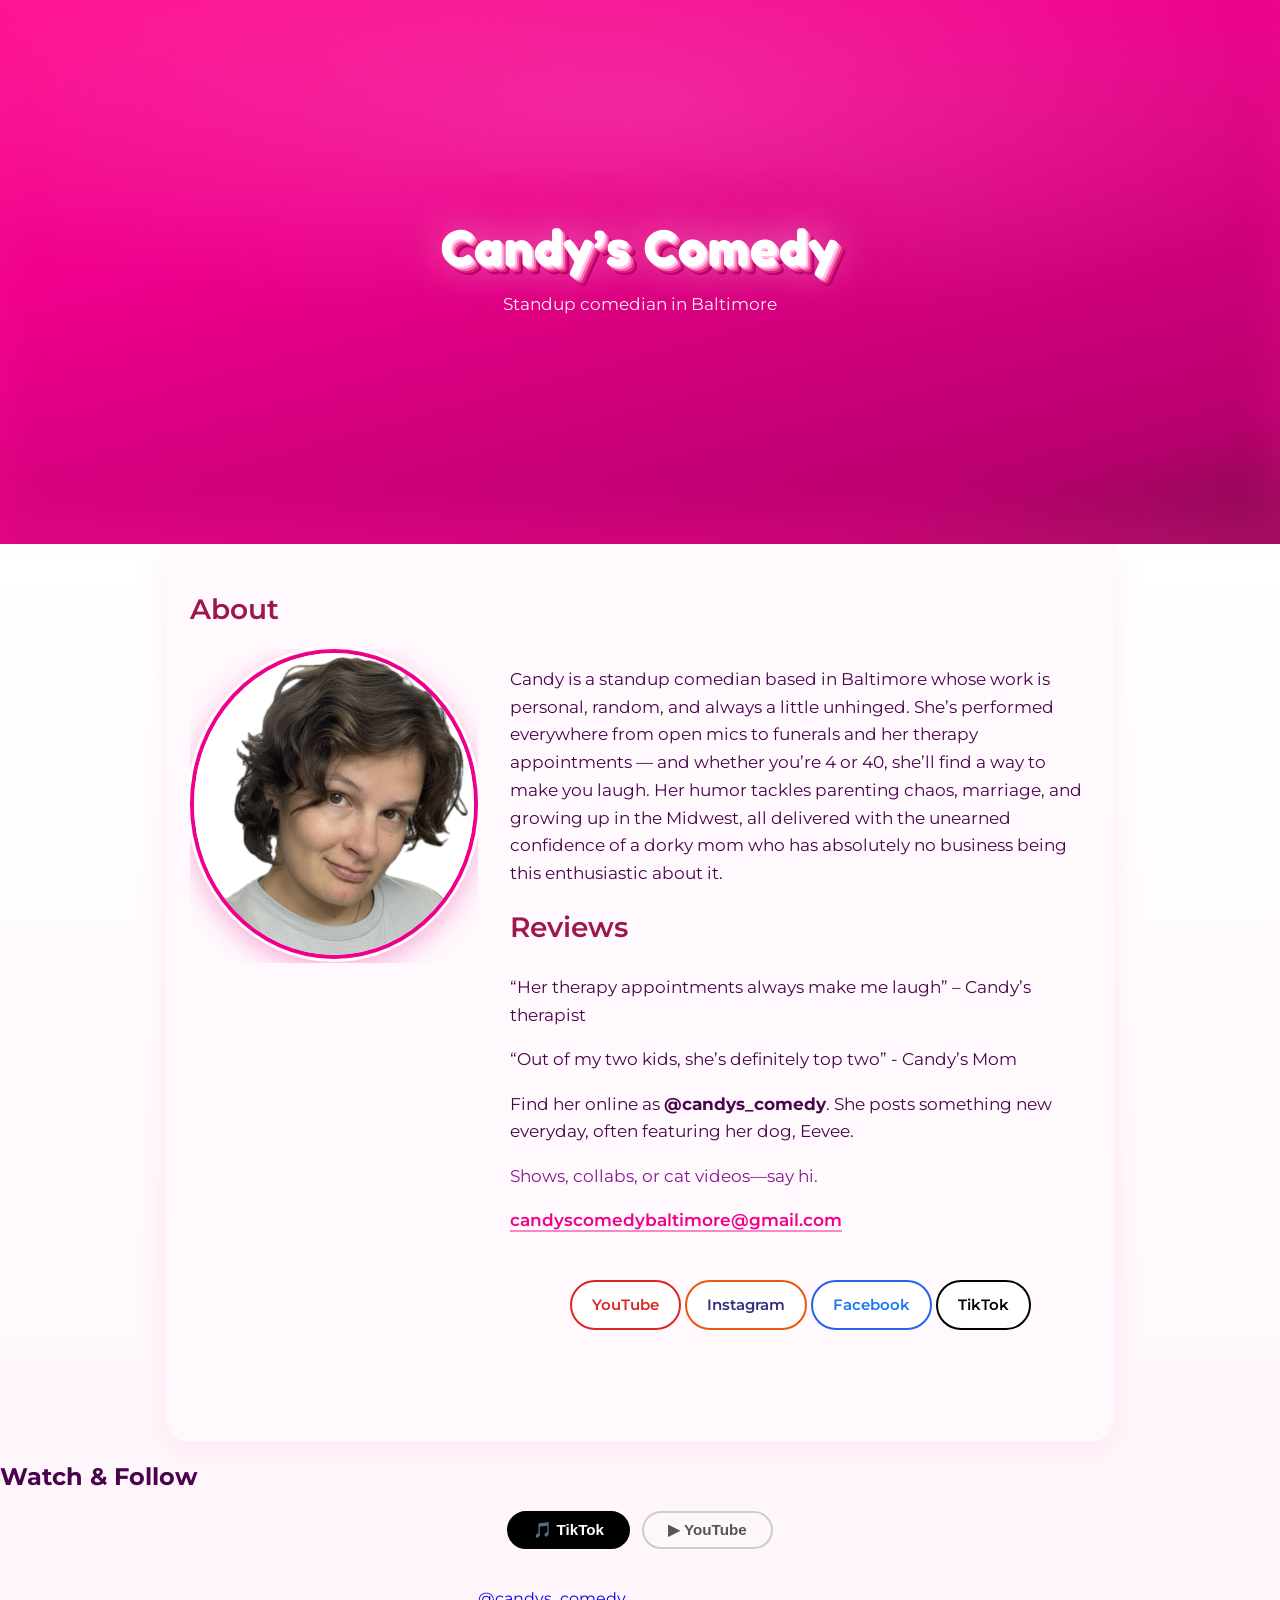
==== commit ef1be604: "Render course" ====
--- a/docs/index.html
+++ b/docs/index.html
@@ -90,6 +90,9 @@
 </div>
 <div class="about-bio">
 <p>Candy is a standup comedian based in Baltimore whose work is personal, random, and always a little unhinged. She’s performed everywhere from open mics to funerals and her therapy appointments — and whether you’re 4 or 40, she’ll find a way to make you laugh. Her humor tackles parenting chaos, marriage, and growing up in the Midwest, all delivered with the unearned confidence of a dorky mom who has absolutely no business being this enthusiastic about it.</p>
+<h2 id="reviews" class="anchored">Reviews</h2>
+<p>“Her therapy appointments always make me laugh” – Candy’s therapist</p>
+<p>“Out of my two kids, she’s definitely top two” - Candy’s Mom</p>
 <p>Find her online as <strong><span class="citation" data-cites="candys_comedy">@candys_comedy</span></strong>. She posts something new everyday, often featuring her dog, Eevee.</p>
 <p class="connect-lead">
 Shows, collabs, or cat videos—say hi.
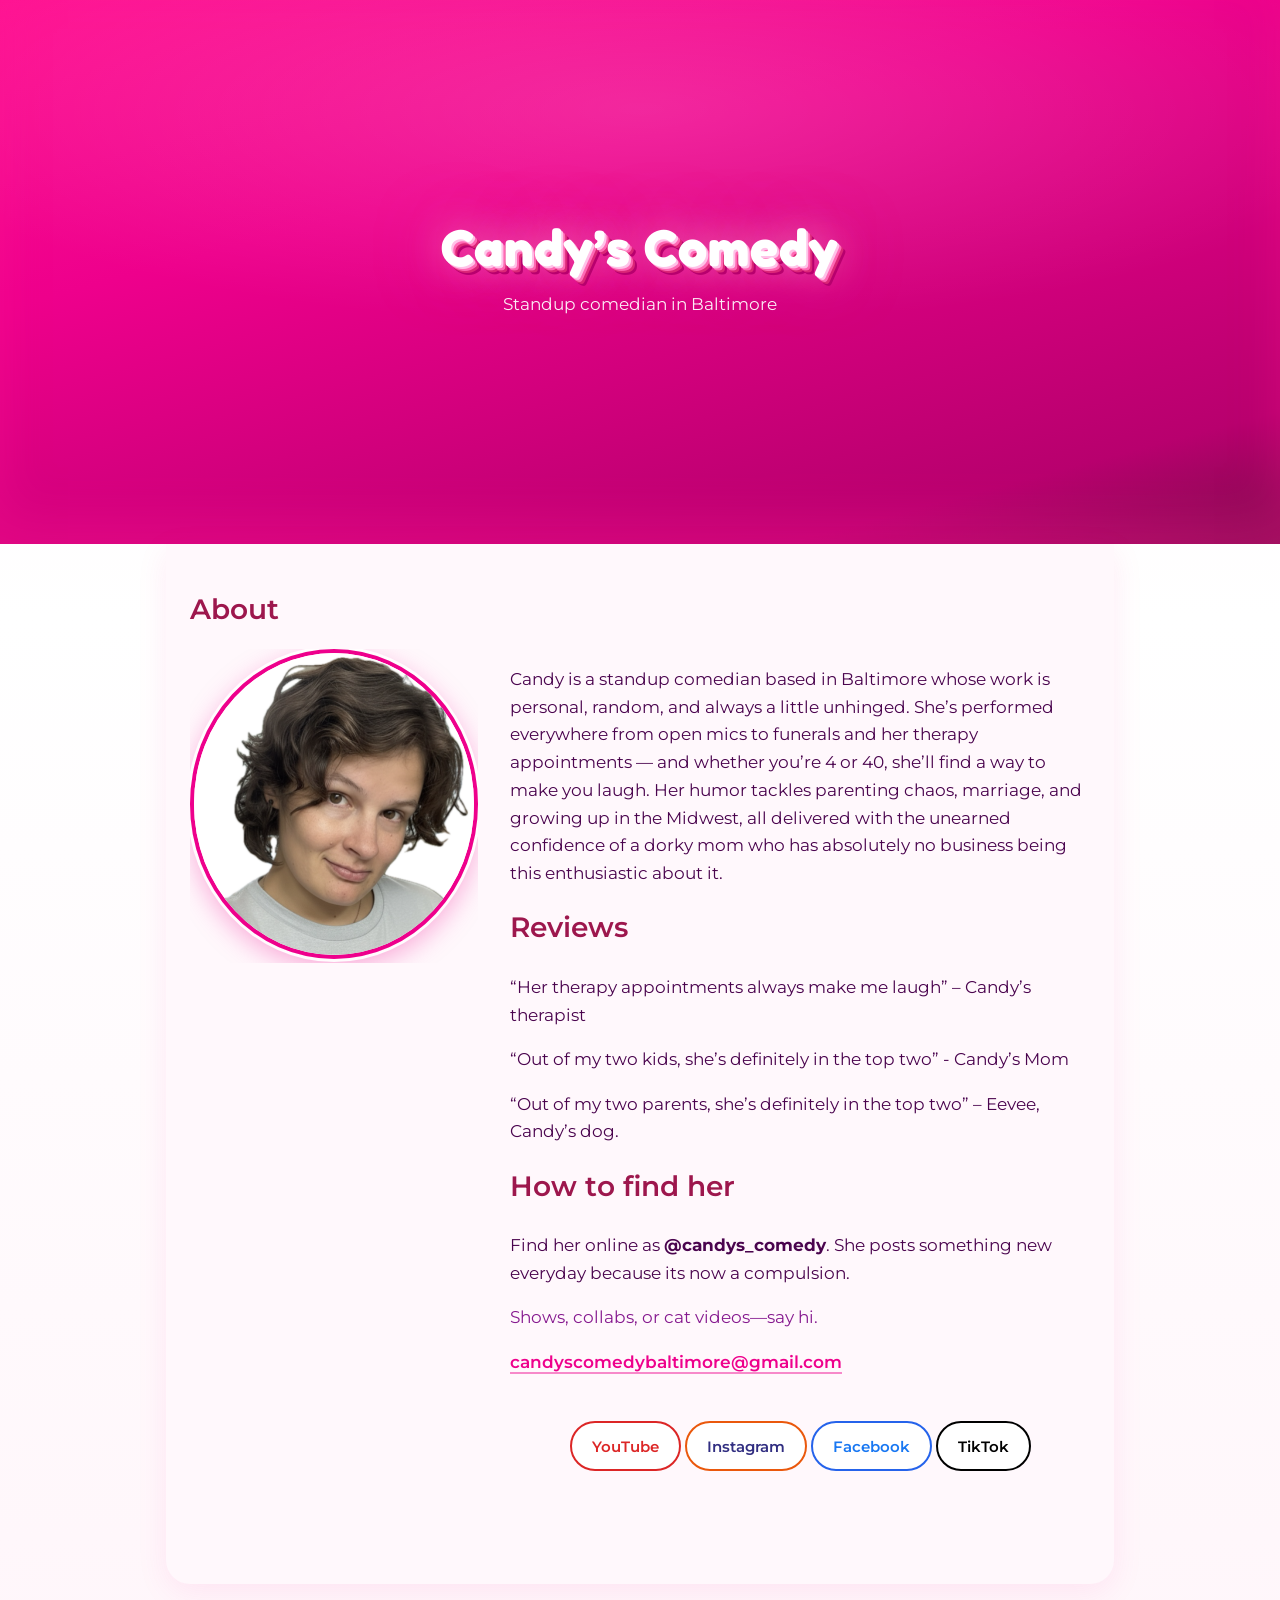
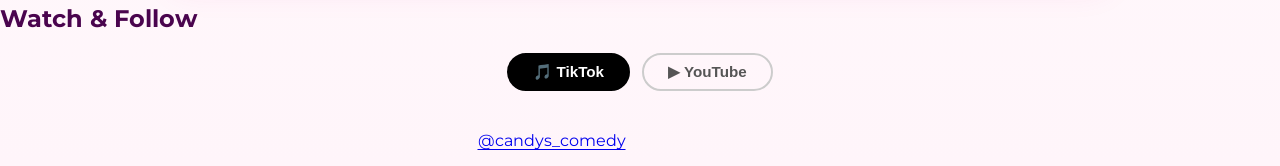
==== commit a4834764: "Updates" ====
--- a/docs/index.html
+++ b/docs/index.html
@@ -2,7 +2,7 @@
 <html xmlns="http://www.w3.org/1999/xhtml" lang="en" xml:lang="en"><head>
 
 <meta charset="utf-8">
-<meta name="generator" content="quarto-1.8.26">
+<meta name="generator" content="quarto-1.7.34">
 
 <meta name="viewport" content="width=device-width, initial-scale=1.0, user-scalable=yes">
 
@@ -31,8 +31,8 @@
 <script src="site_libs/quarto-html/anchor.min.js"></script>
 <link href="site_libs/quarto-html/tippy.css" rel="stylesheet">
 <link href="site_libs/quarto-html/light-border.css" rel="stylesheet">
-<link href="site_libs/quarto-html/quarto-html-734cb40618f438257b19a1e532635a32.min.css" rel="stylesheet" append-hash="true" data-mode="light">
-<link href="site_libs/quarto-html/quarto-syntax-highlighting-587c61ba64f3a5504c4d52d930310e48.css" rel="stylesheet" id="quarto-text-highlighting-styles">
+<link href="site_libs/quarto-html/quarto-html-435ba6093e6f0817aa7405139811e7b1.min.css" rel="stylesheet" append-hash="true" data-mode="light">
+<link href="site_libs/quarto-html/quarto-syntax-highlighting-c8ad9e5dbd60b7b70b38521ab19b7da4.css" rel="stylesheet" id="quarto-text-highlighting-styles">
 <script async="" src="https://www.googletagmanager.com/gtag/js?id=G-1L41WTF950"></script>
 
 <script type="text/javascript">
@@ -92,8 +92,10 @@
 <p>Candy is a standup comedian based in Baltimore whose work is personal, random, and always a little unhinged. She’s performed everywhere from open mics to funerals and her therapy appointments — and whether you’re 4 or 40, she’ll find a way to make you laugh. Her humor tackles parenting chaos, marriage, and growing up in the Midwest, all delivered with the unearned confidence of a dorky mom who has absolutely no business being this enthusiastic about it.</p>
 <h2 id="reviews" class="anchored">Reviews</h2>
 <p>“Her therapy appointments always make me laugh” – Candy’s therapist</p>
-<p>“Out of my two kids, she’s definitely top two” - Candy’s Mom</p>
-<p>Find her online as <strong><span class="citation" data-cites="candys_comedy">@candys_comedy</span></strong>. She posts something new everyday, often featuring her dog, Eevee.</p>
+<p>“Out of my two kids, she’s definitely in the top two” - Candy’s Mom</p>
+<p>“Out of my two parents, she’s definitely in the top two” – Eevee, Candy’s dog.</p>
+<h2 id="how-to-find-her" class="anchored">How to find her</h2>
+<p>Find her online as <strong><span class="citation" data-cites="candys_comedy">@candys_comedy</span></strong>. She posts something new everyday because its now a compulsion.</p>
 <p class="connect-lead">
 Shows, collabs, or cat videos—say hi.
 </p>
@@ -271,14 +273,13 @@
       e.clearSelection();
     }
     const getTextToCopy = function(trigger) {
-      const outerScaffold = trigger.parentElement.cloneNode(true);
-      const codeEl = outerScaffold.querySelector('code');
-      for (const childEl of codeEl.children) {
-        if (isCodeAnnotation(childEl)) {
-          childEl.remove();
-        }
-      }
-      return codeEl.innerText;
+        const codeEl = trigger.previousElementSibling.cloneNode(true);
+        for (const childEl of codeEl.children) {
+          if (isCodeAnnotation(childEl)) {
+            childEl.remove();
+          }
+        }
+        return codeEl.innerText;
     }
     const clipboard = new window.ClipboardJS('.code-copy-button:not([data-in-quarto-modal])', {
       text: getTextToCopy
--- a/docs/site_libs/quarto-html/quarto-html-435ba6093e6f0817aa7405139811e7b1.min.css
+++ b/docs/site_libs/quarto-html/quarto-html-435ba6093e6f0817aa7405139811e7b1.min.css
@@ -0,0 +1,8 @@
+.top-right{position:absolute;top:1em;right:1em}.visually-hidden{border:0;clip:rect(0 0 0 0);height:auto;margin:0;overflow:hidden;padding:0;position:absolute;width:1px;white-space:nowrap}.hidden{display:none !important}.zindex-bottom{z-index:-1 !important}figure.figure{display:block}.quarto-layout-panel{margin-bottom:1em}.quarto-layout-panel>figure{width:100%}.quarto-layout-panel>figure>figcaption,.quarto-layout-panel>.panel-caption{margin-top:10pt}.quarto-layout-panel>.table-caption{margin-top:0px}.table-caption p{margin-bottom:.5em}.quarto-layout-row{display:flex;flex-direction:row;align-items:flex-start}.quarto-layout-valign-top{align-items:flex-start}.quarto-layout-valign-bottom{align-items:flex-end}.quarto-layout-valign-center{align-items:center}.quarto-layout-cell{position:relative;margin-right:20px}.quarto-layout-cell:last-child{margin-right:0}.quarto-layout-cell figure,.quarto-layout-cell>p{margin:.2em}.quarto-layout-cell img{max-width:100%}.quarto-layout-cell .html-widget{width:100% !important}.quarto-layout-cell div figure p{margin:0}.quarto-layout-cell figure{display:block;margin-inline-start:0;margin-inline-end:0}.quarto-layout-cell table{display:inline-table}.quarto-layout-cell-subref figcaption,figure .quarto-layout-row figure figcaption{text-align:center;font-style:italic}.quarto-figure{position:relative;margin-bottom:1em}.quarto-figure>figure{width:100%;margin-bottom:0}.quarto-figure-left>figure>p,.quarto-figure-left>figure>div{text-align:left}.quarto-figure-center>figure>p,.quarto-figure-center>figure>div{text-align:center}.quarto-figure-right>figure>p,.quarto-figure-right>figure>div{text-align:right}.quarto-figure>figure>div.cell-annotation,.quarto-figure>figure>div code{text-align:left}figure>p:empty{display:none}figure>p:first-child{margin-top:0;margin-bottom:0}figure>figcaption.quarto-float-caption-bottom{margin-bottom:.5em}figure>figcaption.quarto-float-caption-top{margin-top:.5em}div[id^=tbl-]{position:relative}.quarto-figure>.anchorjs-link{position:absolute;top:.6em;right:.5em}div[id^=tbl-]>.anchorjs-link{position:absolute;top:.7em;right:.3em}.quarto-figure:hover>.anchorjs-link,div[id^=tbl-]:hover>.anchorjs-link,h2:hover>.anchorjs-link,h3:hover>.anchorjs-link,h4:hover>.anchorjs-link,h5:hover>.anchorjs-link,h6:hover>.anchorjs-link,.reveal-anchorjs-link>.anchorjs-link{opacity:1}#title-block-header{margin-block-end:1rem;position:relative;margin-top:-1px}#title-block-header .abstract{margin-block-start:1rem}#title-block-header .abstract .abstract-title{font-weight:600}#title-block-header a{text-decoration:none}#title-block-header .author,#title-block-header .date,#title-block-header .doi{margin-block-end:.2rem}#title-block-header .quarto-title-block>div{display:flex}#title-block-header .quarto-title-block>div>h1{flex-grow:1}#title-block-header .quarto-title-block>div>button{flex-shrink:0;height:2.25rem;margin-top:0}tr.header>th>p:last-of-type{margin-bottom:0px}table,table.table{margin-top:.5rem;margin-bottom:.5rem}caption,.table-caption{padding-top:.5rem;padding-bottom:.5rem;text-align:center}figure.quarto-float-tbl figcaption.quarto-float-caption-top{margin-top:.5rem;margin-bottom:.25rem;text-align:center}figure.quarto-float-tbl figcaption.quarto-float-caption-bottom{padding-top:.25rem;margin-bottom:.5rem;text-align:center}.utterances{max-width:none;margin-left:-8px}iframe{margin-bottom:1em}details{margin-bottom:1em}details[show]{margin-bottom:0}details>summary{color:rgb(110.5,110.5,110.5)}details>summary>p:only-child{display:inline}pre.sourceCode,code.sourceCode{position:relative}dd code:not(.sourceCode),p code:not(.sourceCode){white-space:pre-wrap}code{white-space:pre}@media print{code{white-space:pre-wrap}}pre>code{display:block}pre>code.sourceCode{white-space:pre}pre>code.sourceCode>span>a:first-child::before{text-decoration:none}pre.code-overflow-wrap>code.sourceCode{white-space:pre-wrap}pre.code-overflow-scroll>code.sourceCode{white-space:pre}code a:any-link{color:inherit;text-decoration:none}code a:hover{color:inherit;text-decoration:underline}ul.task-list{padding-left:1em}[data-tippy-root]{display:inline-block}.tippy-content .footnote-back{display:none}.footnote-back{margin-left:.2em}.tippy-content{overflow-x:auto}.quarto-embedded-source-code{display:none}.quarto-unresolved-ref{font-weight:600}.quarto-cover-image{max-width:35%;float:right;margin-left:30px}.cell-output-display .widget-subarea{margin-bottom:1em}.cell-output-display:not(.no-overflow-x),.knitsql-table:not(.no-overflow-x){overflow-x:auto}.panel-input{margin-bottom:1em}.panel-input>div,.panel-input>div>div{display:inline-block;vertical-align:top;padding-right:12px}.panel-input>p:last-child{margin-bottom:0}.layout-sidebar{margin-bottom:1em}.layout-sidebar .tab-content{border:none}.tab-content>.page-columns.active{display:grid}div.sourceCode>iframe{width:100%;height:300px;margin-bottom:-0.5em}a{text-underline-offset:3px}.callout pre.sourceCode{padding-left:0}div.ansi-escaped-output{font-family:monospace;display:block}/*!
+*
+* ansi colors from IPython notebook's
+*
+* we also add `bright-[color]-` synonyms for the `-[color]-intense` classes since
+* that seems to be what ansi_up emits
+*
+*/.ansi-black-fg{color:#3e424d}.ansi-black-bg{background-color:#3e424d}.ansi-black-intense-black,.ansi-bright-black-fg{color:#282c36}.ansi-black-intense-black,.ansi-bright-black-bg{background-color:#282c36}.ansi-red-fg{color:#e75c58}.ansi-red-bg{background-color:#e75c58}.ansi-red-intense-red,.ansi-bright-red-fg{color:#b22b31}.ansi-red-intense-red,.ansi-bright-red-bg{background-color:#b22b31}.ansi-green-fg{color:#00a250}.ansi-green-bg{background-color:#00a250}.ansi-green-intense-green,.ansi-bright-green-fg{color:#007427}.ansi-green-intense-green,.ansi-bright-green-bg{background-color:#007427}.ansi-yellow-fg{color:#ddb62b}.ansi-yellow-bg{background-color:#ddb62b}.ansi-yellow-intense-yellow,.ansi-bright-yellow-fg{color:#b27d12}.ansi-yellow-intense-yellow,.ansi-bright-yellow-bg{background-color:#b27d12}.ansi-blue-fg{color:#208ffb}.ansi-blue-bg{background-color:#208ffb}.ansi-blue-intense-blue,.ansi-bright-blue-fg{color:#0065ca}.ansi-blue-intense-blue,.ansi-bright-blue-bg{background-color:#0065ca}.ansi-magenta-fg{color:#d160c4}.ansi-magenta-bg{background-color:#d160c4}.ansi-magenta-intense-magenta,.ansi-bright-magenta-fg{color:#a03196}.ansi-magenta-intense-magenta,.ansi-bright-magenta-bg{background-color:#a03196}.ansi-cyan-fg{color:#60c6c8}.ansi-cyan-bg{background-color:#60c6c8}.ansi-cyan-intense-cyan,.ansi-bright-cyan-fg{color:#258f8f}.ansi-cyan-intense-cyan,.ansi-bright-cyan-bg{background-color:#258f8f}.ansi-white-fg{color:#c5c1b4}.ansi-white-bg{background-color:#c5c1b4}.ansi-white-intense-white,.ansi-bright-white-fg{color:#a1a6b2}.ansi-white-intense-white,.ansi-bright-white-bg{background-color:#a1a6b2}.ansi-default-inverse-fg{color:#fff}.ansi-default-inverse-bg{background-color:#000}.ansi-bold{font-weight:bold}.ansi-underline{text-decoration:underline}:root{--quarto-body-bg: #fff;--quarto-body-color: #222;--quarto-text-muted: rgb(110.5, 110.5, 110.5);--quarto-border-color: rgb(110.5, 110.5, 110.5);--quarto-border-width: 1px;--quarto-border-radius: 4px}table.gt_table{color:var(--quarto-body-color);font-size:1em;width:100%;background-color:rgba(0,0,0,0);border-top-width:inherit;border-bottom-width:inherit;border-color:var(--quarto-border-color)}table.gt_table th.gt_column_spanner_outer{color:var(--quarto-body-color);background-color:rgba(0,0,0,0);border-top-width:inherit;border-bottom-width:inherit;border-color:var(--quarto-border-color)}table.gt_table th.gt_col_heading{color:var(--quarto-body-color);font-weight:bold;background-color:rgba(0,0,0,0)}table.gt_table thead.gt_col_headings{border-bottom:1px solid currentColor;border-top-width:inherit;border-top-color:var(--quarto-border-color)}table.gt_table thead.gt_col_headings:not(:first-child){border-top-width:1px;border-top-color:var(--quarto-border-color)}table.gt_table td.gt_row{border-bottom-width:1px;border-bottom-color:var(--quarto-border-color);border-top-width:0px}table.gt_table tbody.gt_table_body{border-top-width:1px;border-bottom-width:1px;border-bottom-color:var(--quarto-border-color);border-top-color:currentColor}div.columns{display:initial;gap:initial}div.column{display:inline-block;overflow-x:initial;vertical-align:top;width:50%}.code-annotation-tip-content{word-wrap:break-word}.code-annotation-container-hidden{display:none !important}dl.code-annotation-container-grid{display:grid;grid-template-columns:min-content auto}dl.code-annotation-container-grid dt{grid-column:1}dl.code-annotation-container-grid dd{grid-column:2}pre.sourceCode.code-annotation-code{padding-right:0}code.sourceCode .code-annotation-anchor{z-index:100;position:relative;float:right;background-color:rgba(0,0,0,0)}input[type=checkbox]{margin-right:.5ch}:root{--mermaid-bg-color: #fff;--mermaid-edge-color: #999;--mermaid-node-fg-color: #222;--mermaid-fg-color: #222;--mermaid-fg-color--lighter: rgb(59.5, 59.5, 59.5);--mermaid-fg-color--lightest: #555555;--mermaid-font-family: sans-serif;--mermaid-label-bg-color: #fff;--mermaid-label-fg-color: #468;--mermaid-node-bg-color: rgba(68, 102, 136, 0.1);--mermaid-node-fg-color: #222}@media print{:root{font-size:11pt}#quarto-sidebar,#TOC,.nav-page{display:none}.page-columns .content{grid-column-start:page-start}.fixed-top{position:relative}.panel-caption,.figure-caption,figcaption{color:#666}}.code-copy-button{position:absolute;top:0;right:0;border:0;margin-top:5px;margin-right:5px;background-color:rgba(0,0,0,0);z-index:3}.code-copy-button-tooltip{font-size:.75em}pre.sourceCode:hover>.code-copy-button>.bi::before{display:inline-block;height:1rem;width:1rem;content:"";vertical-align:-0.125em;background-image:url('data:image/svg+xml,<svg xmlns="http://www.w3.org/2000/svg" width="16" height="16" fill="rgb(111, 111, 111)" viewBox="0 0 16 16"><path d="M4 1.5H3a2 2 0 0 0-2 2V14a2 2 0 0 0 2 2h10a2 2 0 0 0 2-2V3.5a2 2 0 0 0-2-2h-1v1h1a1 1 0 0 1 1 1V14a1 1 0 0 1-1 1H3a1 1 0 0 1-1-1V3.5a1 1 0 0 1 1-1h1v-1z"/><path d="M9.5 1a.5.5 0 0 1 .5.5v1a.5.5 0 0 1-.5.5h-3a.5.5 0 0 1-.5-.5v-1a.5.5 0 0 1 .5-.5h3zm-3-1A1.5 1.5 0 0 0 5 1.5v1A1.5 1.5 0 0 0 6.5 4h3A1.5 1.5 0 0 0 11 2.5v-1A1.5 1.5 0 0 0 9.5 0h-3z"/></svg>');background-repeat:no-repeat;background-size:1rem 1rem}pre.sourceCode:hover>.code-copy-button-checked>.bi::before{background-image:url('data:image/svg+xml,<svg xmlns="http://www.w3.org/2000/svg" width="16" height="16" fill="rgb(111, 111, 111)" viewBox="0 0 16 16"><path d="M13.854 3.646a.5.5 0 0 1 0 .708l-7 7a.5.5 0 0 1-.708 0l-3.5-3.5a.5.5 0 1 1 .708-.708L6.5 10.293l6.646-6.647a.5.5 0 0 1 .708 0z"/></svg>')}pre.sourceCode:hover>.code-copy-button:hover>.bi::before{background-image:url('data:image/svg+xml,<svg xmlns="http://www.w3.org/2000/svg" width="16" height="16" fill="rgb(13, 110, 253)" viewBox="0 0 16 16"><path d="M4 1.5H3a2 2 0 0 0-2 2V14a2 2 0 0 0 2 2h10a2 2 0 0 0 2-2V3.5a2 2 0 0 0-2-2h-1v1h1a1 1 0 0 1 1 1V14a1 1 0 0 1-1 1H3a1 1 0 0 1-1-1V3.5a1 1 0 0 1 1-1h1v-1z"/><path d="M9.5 1a.5.5 0 0 1 .5.5v1a.5.5 0 0 1-.5.5h-3a.5.5 0 0 1-.5-.5v-1a.5.5 0 0 1 .5-.5h3zm-3-1A1.5 1.5 0 0 0 5 1.5v1A1.5 1.5 0 0 0 6.5 4h3A1.5 1.5 0 0 0 11 2.5v-1A1.5 1.5 0 0 0 9.5 0h-3z"/></svg>')}pre.sourceCode:hover>.code-copy-button-checked:hover>.bi::before{background-image:url('data:image/svg+xml,<svg xmlns="http://www.w3.org/2000/svg" width="16" height="16" fill="rgb(13, 110, 253)"  viewBox="0 0 16 16"><path d="M13.854 3.646a.5.5 0 0 1 0 .708l-7 7a.5.5 0 0 1-.708 0l-3.5-3.5a.5.5 0 1 1 .708-.708L6.5 10.293l6.646-6.647a.5.5 0 0 1 .708 0z"/></svg>')}.panel-tabset [role=tablist]{border-bottom:1px solid #dee2e6;list-style:none;margin:0;padding:0;width:100%}.panel-tabset [role=tablist] *{-webkit-box-sizing:border-box;box-sizing:border-box}@media(min-width: 30em){.panel-tabset [role=tablist] li{display:inline-block}}.panel-tabset [role=tab]{border:1px solid rgba(0,0,0,0);border-top-color:#dee2e6;display:block;padding:.5em 1em;text-decoration:none}@media(min-width: 30em){.panel-tabset [role=tab]{border-top-color:rgba(0,0,0,0);display:inline-block;margin-bottom:-1px}}.panel-tabset [role=tab][aria-selected=true]{background-color:#dee2e6}@media(min-width: 30em){.panel-tabset [role=tab][aria-selected=true]{background-color:rgba(0,0,0,0);border:1px solid #dee2e6;border-bottom-color:#fff}}@media(min-width: 30em){.panel-tabset [role=tab]:hover:not([aria-selected=true]){border:1px solid #dee2e6}}.img-fluid{max-width:100%;height:auto}:root{--quarto-scss-export-body-bg: #fff;--quarto-scss-export-body-color: #222;--quarto-scss-export-text-muted: rgb(110.5, 110.5, 110.5);--quarto-scss-export-border-color: rgb(110.5, 110.5, 110.5);--quarto-scss-export-table-border-color: rgb(110.5, 110.5, 110.5);--quarto-scss-export-btn-code-copy-color: rgb(110.5, 110.5, 110.5);--quarto-scss-export-btn-code-copy-color-active: #0d6efd;--quarto-scss-export-primary: #468;--quarto-scss-export-secondary: #999;--quarto-scss-export-mermaid-bg-color: #fff;--quarto-scss-export-mermaid-edge-color: #999;--quarto-scss-export-mermaid-node-fg-color: #222;--quarto-scss-export-mermaid-fg-color: #222;--quarto-scss-export-mermaid-fg-color--lighter: rgb(59.5, 59.5, 59.5);--quarto-scss-export-mermaid-fg-color--lightest: #555555;--quarto-scss-export-mermaid-label-bg-color: #fff;--quarto-scss-export-mermaid-label-fg-color: #468;--quarto-scss-export-mermaid-node-bg-color: rgba(68, 102, 136, 0.1);--quarto-scss-export-tabset-border-color: rgb(222, 226, 230)}
--- a/docs/site_libs/quarto-html/quarto-syntax-highlighting-c8ad9e5dbd60b7b70b38521ab19b7da4.css
+++ b/docs/site_libs/quarto-html/quarto-syntax-highlighting-c8ad9e5dbd60b7b70b38521ab19b7da4.css
@@ -0,0 +1,236 @@
+/* quarto syntax highlight colors */
+:root {
+  --quarto-hl-ot-color: #003B4F;
+  --quarto-hl-at-color: #657422;
+  --quarto-hl-ss-color: #20794D;
+  --quarto-hl-an-color: #5E5E5E;
+  --quarto-hl-fu-color: #4758AB;
+  --quarto-hl-st-color: #20794D;
+  --quarto-hl-cf-color: #003B4F;
+  --quarto-hl-op-color: #5E5E5E;
+  --quarto-hl-er-color: #AD0000;
+  --quarto-hl-bn-color: #AD0000;
+  --quarto-hl-al-color: #AD0000;
+  --quarto-hl-va-color: #111111;
+  --quarto-hl-bu-color: inherit;
+  --quarto-hl-ex-color: inherit;
+  --quarto-hl-pp-color: #AD0000;
+  --quarto-hl-in-color: #5E5E5E;
+  --quarto-hl-vs-color: #20794D;
+  --quarto-hl-wa-color: #5E5E5E;
+  --quarto-hl-do-color: #5E5E5E;
+  --quarto-hl-im-color: #00769E;
+  --quarto-hl-ch-color: #20794D;
+  --quarto-hl-dt-color: #AD0000;
+  --quarto-hl-fl-color: #AD0000;
+  --quarto-hl-co-color: #5E5E5E;
+  --quarto-hl-cv-color: #5E5E5E;
+  --quarto-hl-cn-color: #8f5902;
+  --quarto-hl-sc-color: #5E5E5E;
+  --quarto-hl-dv-color: #AD0000;
+  --quarto-hl-kw-color: #003B4F;
+}
+
+/* other quarto variables */
+:root {
+  --quarto-font-monospace: SFMono-Regular, Menlo, Monaco, Consolas, "Liberation Mono", "Courier New", monospace;
+}
+
+/* syntax highlight based on Pandoc's rules */
+pre > code.sourceCode > span {
+  color: #003B4F;
+}
+
+code.sourceCode > span {
+  color: #003B4F;
+}
+
+div.sourceCode,
+div.sourceCode pre.sourceCode {
+  color: #003B4F;
+}
+
+/* Normal */
+code span {
+  color: #003B4F;
+}
+
+/* Alert */
+code span.al {
+  color: #AD0000;
+  font-style: inherit;
+}
+
+/* Annotation */
+code span.an {
+  color: #5E5E5E;
+  font-style: inherit;
+}
+
+/* Attribute */
+code span.at {
+  color: #657422;
+  font-style: inherit;
+}
+
+/* BaseN */
+code span.bn {
+  color: #AD0000;
+  font-style: inherit;
+}
+
+/* BuiltIn */
+code span.bu {
+  font-style: inherit;
+}
+
+/* ControlFlow */
+code span.cf {
+  color: #003B4F;
+  font-weight: bold;
+  font-style: inherit;
+}
+
+/* Char */
+code span.ch {
+  color: #20794D;
+  font-style: inherit;
+}
+
+/* Constant */
+code span.cn {
+  color: #8f5902;
+  font-style: inherit;
+}
+
+/* Comment */
+code span.co {
+  color: #5E5E5E;
+  font-style: inherit;
+}
+
+/* CommentVar */
+code span.cv {
+  color: #5E5E5E;
+  font-style: italic;
+}
+
+/* Documentation */
+code span.do {
+  color: #5E5E5E;
+  font-style: italic;
+}
+
+/* DataType */
+code span.dt {
+  color: #AD0000;
+  font-style: inherit;
+}
+
+/* DecVal */
+code span.dv {
+  color: #AD0000;
+  font-style: inherit;
+}
+
+/* Error */
+code span.er {
+  color: #AD0000;
+  font-style: inherit;
+}
+
+/* Extension */
+code span.ex {
+  font-style: inherit;
+}
+
+/* Float */
+code span.fl {
+  color: #AD0000;
+  font-style: inherit;
+}
+
+/* Function */
+code span.fu {
+  color: #4758AB;
+  font-style: inherit;
+}
+
+/* Import */
+code span.im {
+  color: #00769E;
+  font-style: inherit;
+}
+
+/* Information */
+code span.in {
+  color: #5E5E5E;
+  font-style: inherit;
+}
+
+/* Keyword */
+code span.kw {
+  color: #003B4F;
+  font-weight: bold;
+  font-style: inherit;
+}
+
+/* Operator */
+code span.op {
+  color: #5E5E5E;
+  font-style: inherit;
+}
+
+/* Other */
+code span.ot {
+  color: #003B4F;
+  font-style: inherit;
+}
+
+/* Preprocessor */
+code span.pp {
+  color: #AD0000;
+  font-style: inherit;
+}
+
+/* SpecialChar */
+code span.sc {
+  color: #5E5E5E;
+  font-style: inherit;
+}
+
+/* SpecialString */
+code span.ss {
+  color: #20794D;
+  font-style: inherit;
+}
+
+/* String */
+code span.st {
+  color: #20794D;
+  font-style: inherit;
+}
+
+/* Variable */
+code span.va {
+  color: #111111;
+  font-style: inherit;
+}
+
+/* VerbatimString */
+code span.vs {
+  color: #20794D;
+  font-style: inherit;
+}
+
+/* Warning */
+code span.wa {
+  color: #5E5E5E;
+  font-style: italic;
+}
+
+.prevent-inlining {
+  content: "</";
+}
+
+/*# sourceMappingURL=405ffa06017179012420079c49e771b5.css.map */
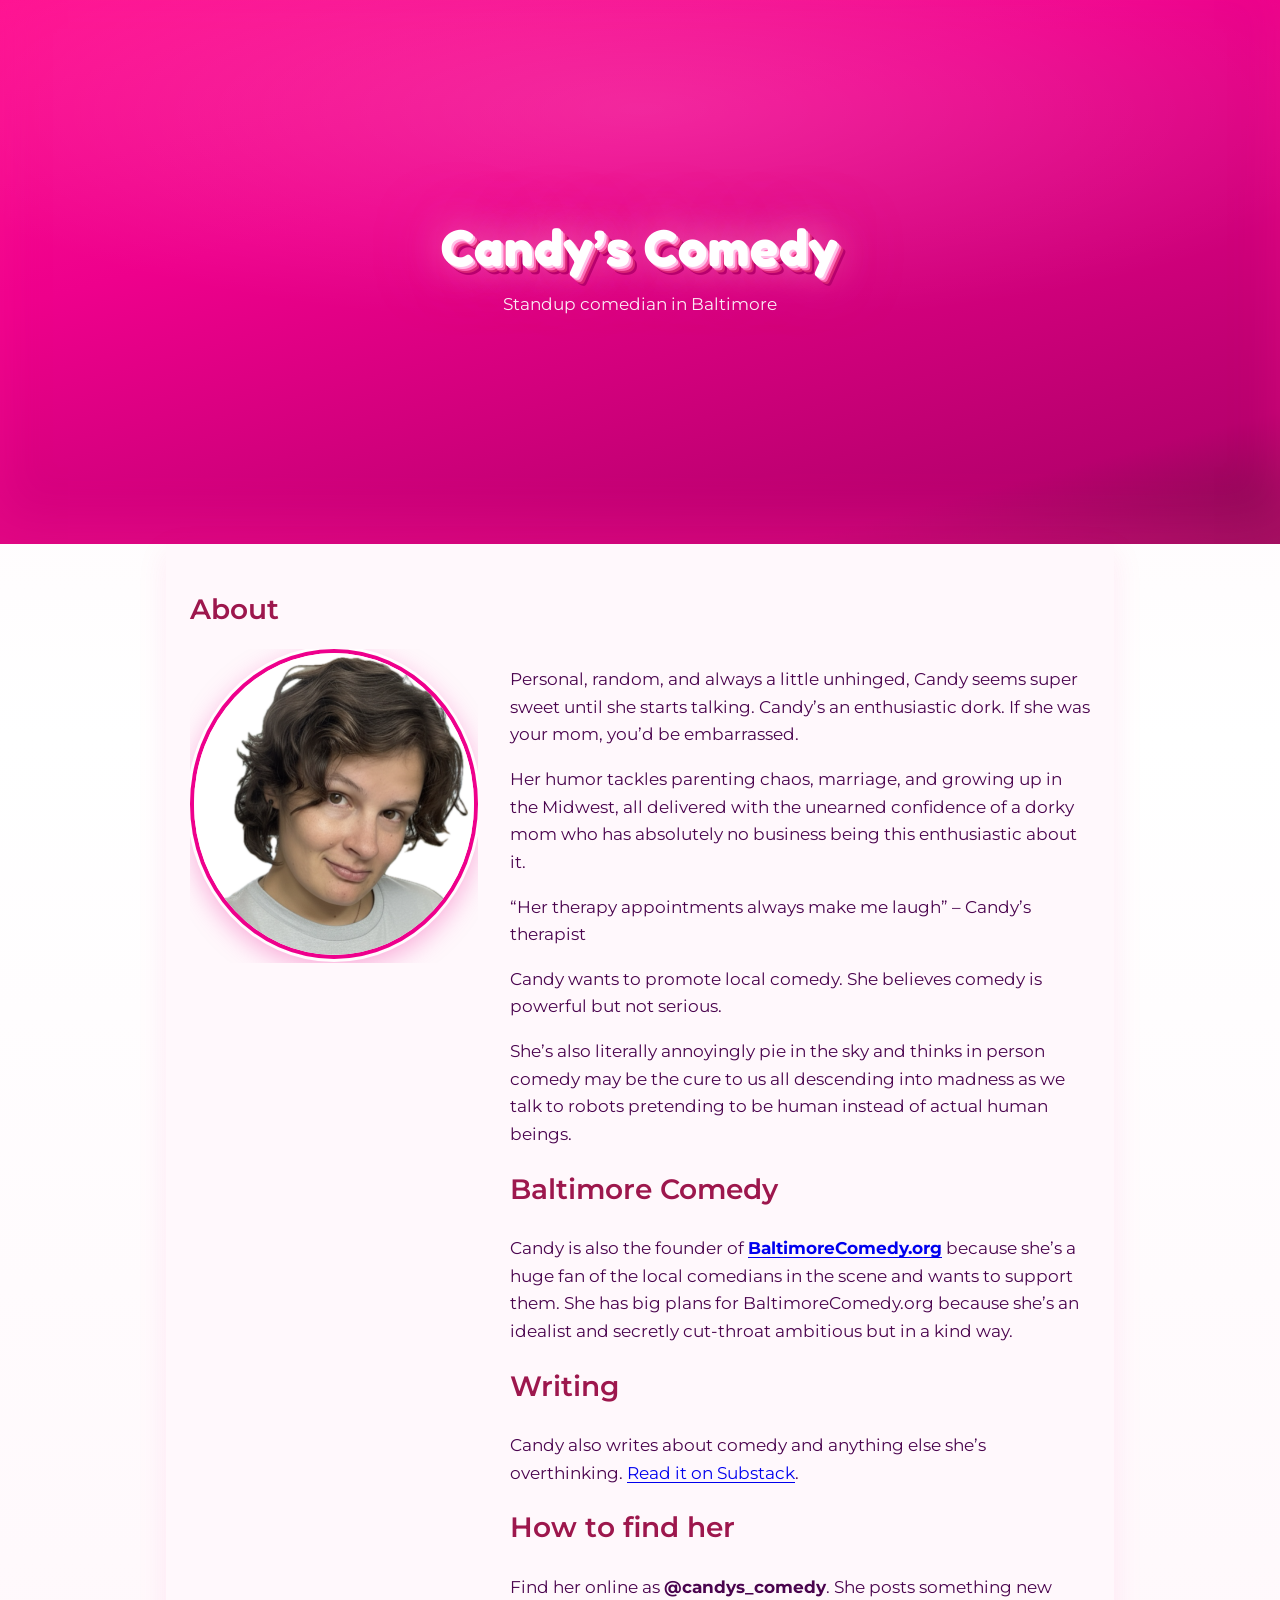
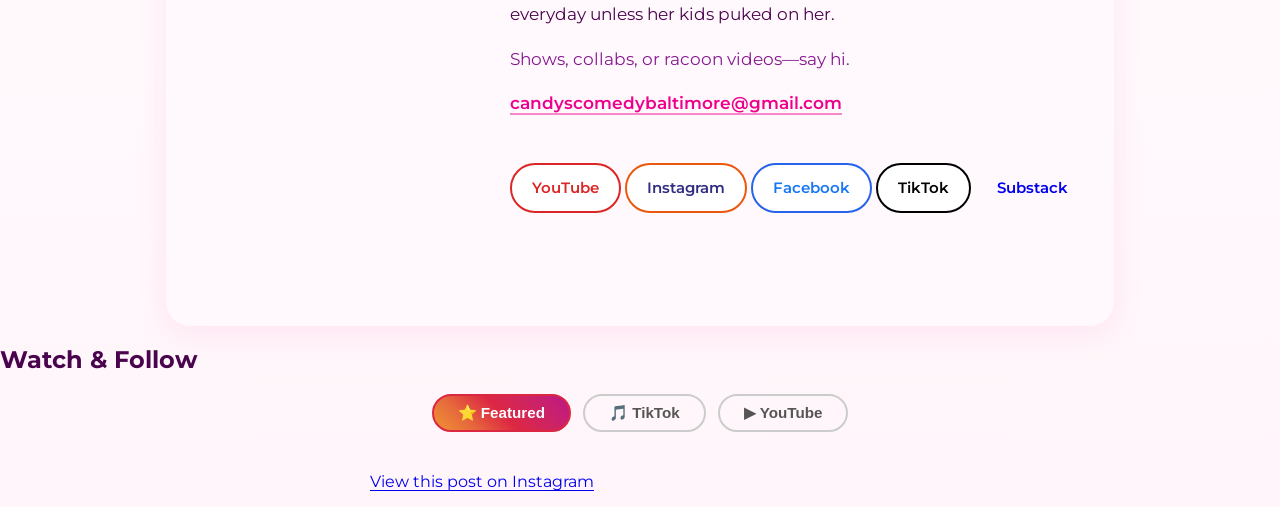
==== commit 1cba8b8e: "Update" ====
--- a/docs/index.html
+++ b/docs/index.html
@@ -89,21 +89,25 @@
 </div>
 </div>
 <div class="about-bio">
-<p>Candy is a standup comedian based in Baltimore whose work is personal, random, and always a little unhinged. She’s performed everywhere from open mics to funerals and her therapy appointments — and whether you’re 4 or 40, she’ll find a way to make you laugh. Her humor tackles parenting chaos, marriage, and growing up in the Midwest, all delivered with the unearned confidence of a dorky mom who has absolutely no business being this enthusiastic about it.</p>
-<h2 id="reviews" class="anchored">Reviews</h2>
+<p>Personal, random, and always a little unhinged, Candy seems super sweet until she starts talking. Candy’s an enthusiastic dork. If she was your mom, you’d be embarrassed.</p>
+<p>Her humor tackles parenting chaos, marriage, and growing up in the Midwest, all delivered with the unearned confidence of a dorky mom who has absolutely no business being this enthusiastic about it.</p>
 <p>“Her therapy appointments always make me laugh” – Candy’s therapist</p>
-<p>“Out of my two kids, she’s definitely in the top two” - Candy’s Mom</p>
-<p>“Out of my two parents, she’s definitely in the top two” – Eevee, Candy’s dog.</p>
+<p>Candy wants to promote local comedy. She believes comedy is powerful but not serious.</p>
+<p>She’s also literally annoyingly pie in the sky and thinks in person comedy may be the cure to us all descending into madness as we talk to robots pretending to be human instead of actual human beings.</p>
+<h2 id="baltimore-comedy" class="anchored">Baltimore Comedy</h2>
+<p>Candy is also the founder of <a href="https://baltimorecomedy.org"><strong>BaltimoreComedy.org</strong></a> because she’s a huge fan of the local comedians in the scene and wants to support them. She has big plans for BaltimoreComedy.org because she’s an idealist and secretly cut-throat ambitious but in a kind way.</p>
+<h2 id="writing" class="anchored">Writing</h2>
+<p>Candy also writes about comedy and anything else she’s overthinking. <a href="https://substack.com/@candyscomedy/posts">Read it on Substack</a>.</p>
 <h2 id="how-to-find-her" class="anchored">How to find her</h2>
-<p>Find her online as <strong><span class="citation" data-cites="candys_comedy">@candys_comedy</span></strong>. She posts something new everyday because its now a compulsion.</p>
+<p>Find her online as <strong><span class="citation" data-cites="candys_comedy">@candys_comedy</span></strong>. She posts something new everyday unless her kids puked on her.</p>
 <p class="connect-lead">
-Shows, collabs, or cat videos—say hi.
+Shows, collabs, or racoon videos—say hi.
 </p>
 <p>
 <a class="email-link" href="mailto:candyscomedybaltimore@gmail.com">candyscomedybaltimore@gmail.com</a>
 </p>
 <div class="social-row">
-<p><a class="social-btn social-yt" href="https://www.youtube.com/@candys_comedy" target="_blank" rel="noopener noreferrer">YouTube</a> <a class="social-btn social-ig" href="https://www.instagram.com/candys_comedy/" target="_blank" rel="noopener noreferrer">Instagram</a> <a class="social-btn social-fb" href="https://www.facebook.com/candyscomedy" target="_blank" rel="noopener noreferrer">Facebook</a> <a class="social-btn social-tt" href="https://www.tiktok.com/@candys_comedy" target="_blank" rel="noopener noreferrer">TikTok</a></p>
+<p><a class="social-btn social-yt" href="https://www.youtube.com/@candys_comedy" target="_blank" rel="noopener noreferrer">YouTube</a> <a class="social-btn social-ig" href="https://www.instagram.com/candys_comedy/" target="_blank" rel="noopener noreferrer">Instagram</a> <a class="social-btn social-fb" href="https://www.facebook.com/candyscomedy" target="_blank" rel="noopener noreferrer">Facebook</a> <a class="social-btn social-tt" href="https://www.tiktok.com/@candys_comedy" target="_blank" rel="noopener noreferrer">TikTok</a> <a class="social-btn social-ss" href="https://substack.com/@candyscomedy/posts" target="_blank" rel="noopener noreferrer">Substack</a></p>
 </div>
 </div>
 </div>
@@ -141,12 +145,18 @@
     border-color: #ff0000;
   }
 
-  .tab-btn:not(.active-tt):not(.active-yt) {
+  .tab-btn.active-ig {
+    background: linear-gradient(45deg, #f09433, #e6683c, #dc2743, #cc2366, #bc1888);
+    color: #fff;
+    border-color: #dc2743;
+  }
+
+  .tab-btn:not(.active-tt):not(.active-yt):not(.active-ig) {
     color: #555;
     border-color: #ccc;
   }
 
-  .tab-btn:not(.active-tt):not(.active-yt):hover {
+  .tab-btn:not(.active-tt):not(.active-yt):not(.active-ig):hover {
     background: #f5f5f5;
   }
 
@@ -177,14 +187,36 @@
     display: flex;
     justify-content: center;
   }
+
+  .ig-embed-wrapper {
+    display: flex;
+    justify-content: center;
+    width: 100%;
+  }
+
+  .ig-embed-wrapper .instagram-media {
+    max-width: 540px !important;
+    min-width: 326px !important;
+    width: 100% !important;
+  }
 </style>
 
 <div class="tab-buttons">
-  <button class="tab-btn active-tt" onclick="showTab('tiktok', this)">🎵 TikTok</button>
+  <button class="tab-btn active-ig" onclick="showTab('instagram', this)">⭐ Featured</button>
+  <button class="tab-btn" onclick="showTab('tiktok', this)">🎵 TikTok</button>
   <button class="tab-btn" onclick="showTab('youtube', this)">▶ YouTube</button>
 </div>
 
-<div id="tab-tiktok" class="tab-panel active">
+<div id="tab-instagram" class="tab-panel active">
+  <div class="ig-embed-wrapper">
+    <blockquote class="instagram-media" data-instgrm-permalink="https://www.instagram.com/p/Dd6Y2HuFr4b/?utm_source=ig_embed&amp;utm_campaign=loading" data-instgrm-version="14">
+      <a href="https://www.instagram.com/p/Dd6Y2HuFr4b/" target="_blank" rel="noopener noreferrer">View this post on Instagram</a>
+    </blockquote>
+    <script async="" src="https://www.instagram.com/embed.js"></script>
+  </div>
+</div>
+
+<div id="tab-tiktok" class="tab-panel">
   <div class="tt-embed-wrapper">
     <blockquote class="tiktok-embed" cite="https://www.tiktok.com/@candys_comedy/video/7631940206890913037" data-video-id="7631940206890913037" style="max-width: 605px; min-width: 325px;">
       <section>
@@ -206,13 +238,17 @@
   function showTab(tab, btn) {
     document.querySelectorAll('.tab-panel').forEach(p => p.classList.remove('active'));
     document.querySelectorAll('.tab-btn').forEach(b => {
-      b.classList.remove('active-tt', 'active-yt');
+      b.classList.remove('active-tt', 'active-yt', 'active-ig');
     });
 
     document.getElementById('tab-' + tab).classList.add('active');
 
     if (tab === 'tiktok') btn.classList.add('active-tt');
     if (tab === 'youtube') btn.classList.add('active-yt');
+    if (tab === 'instagram') {
+      btn.classList.add('active-ig');
+      if (window.instgrm) window.instgrm.Embeds.process();
+    }
   }
 </script>
 </div>
